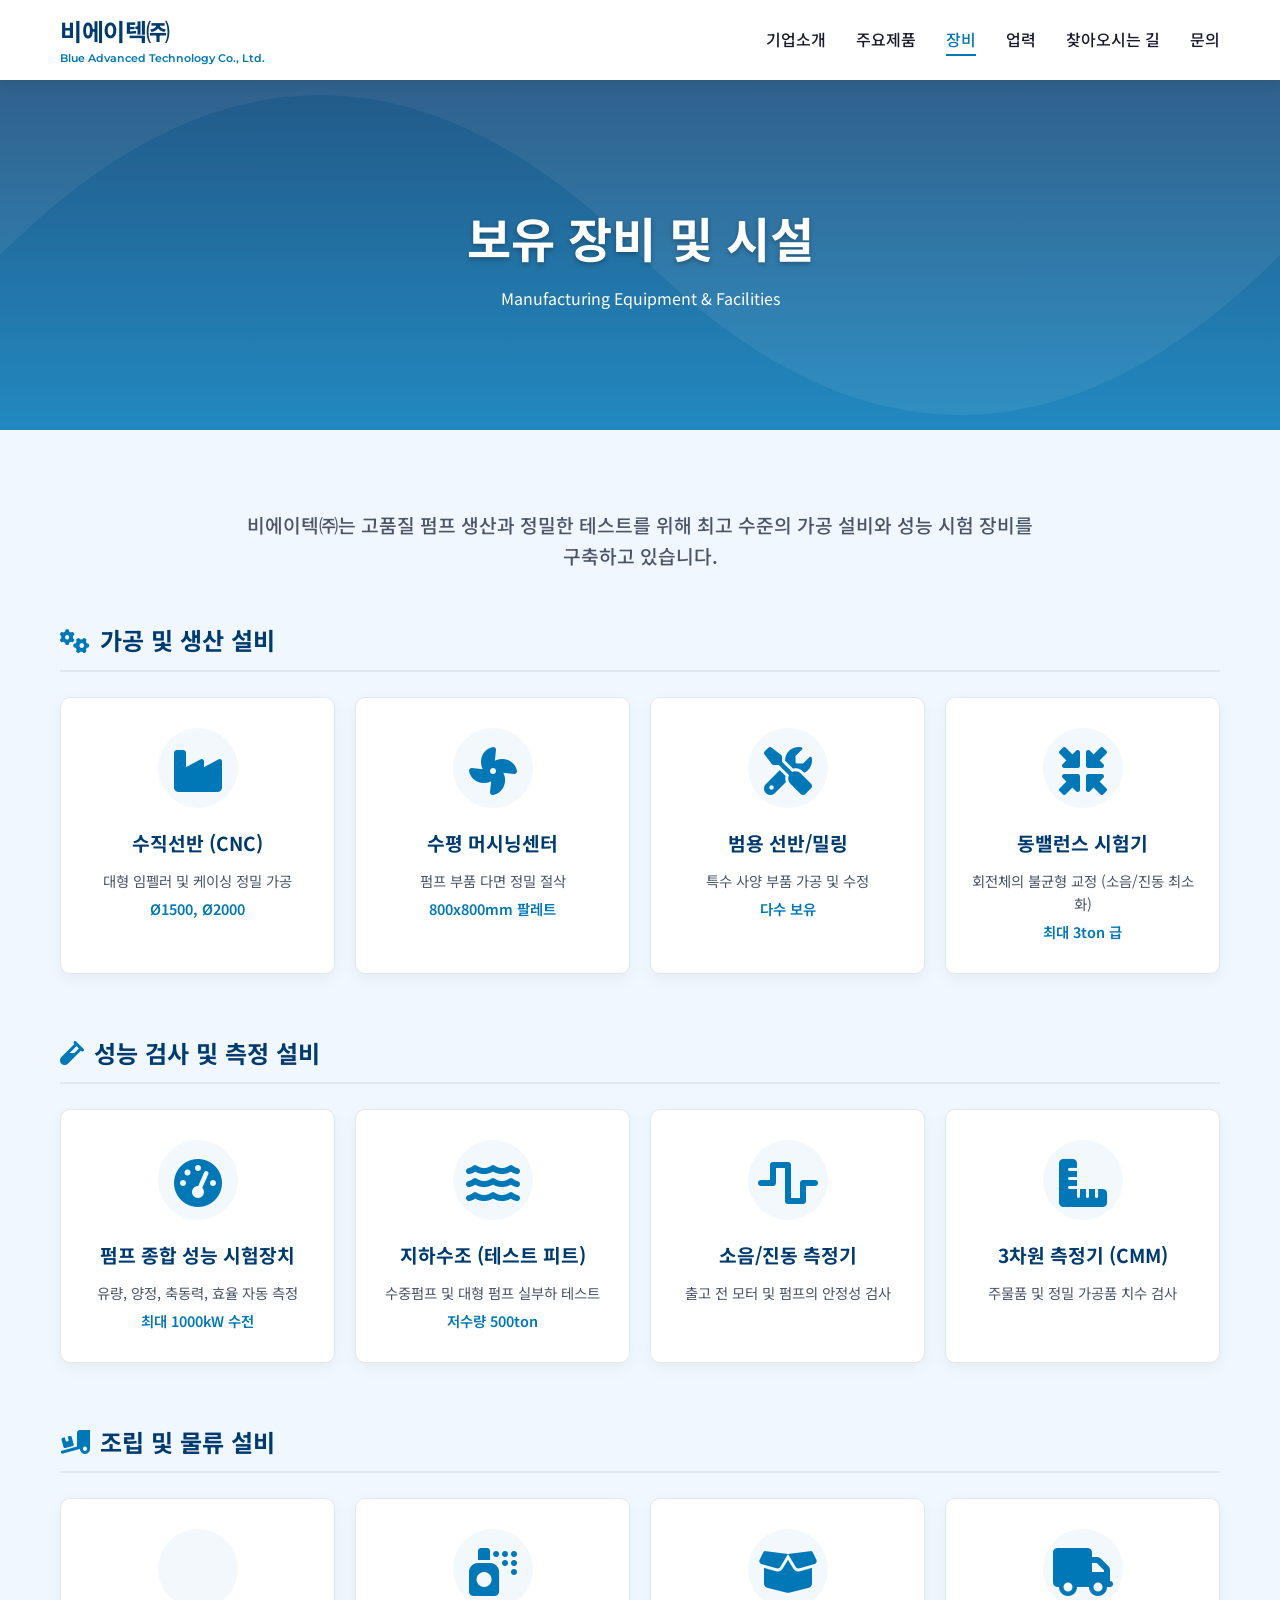
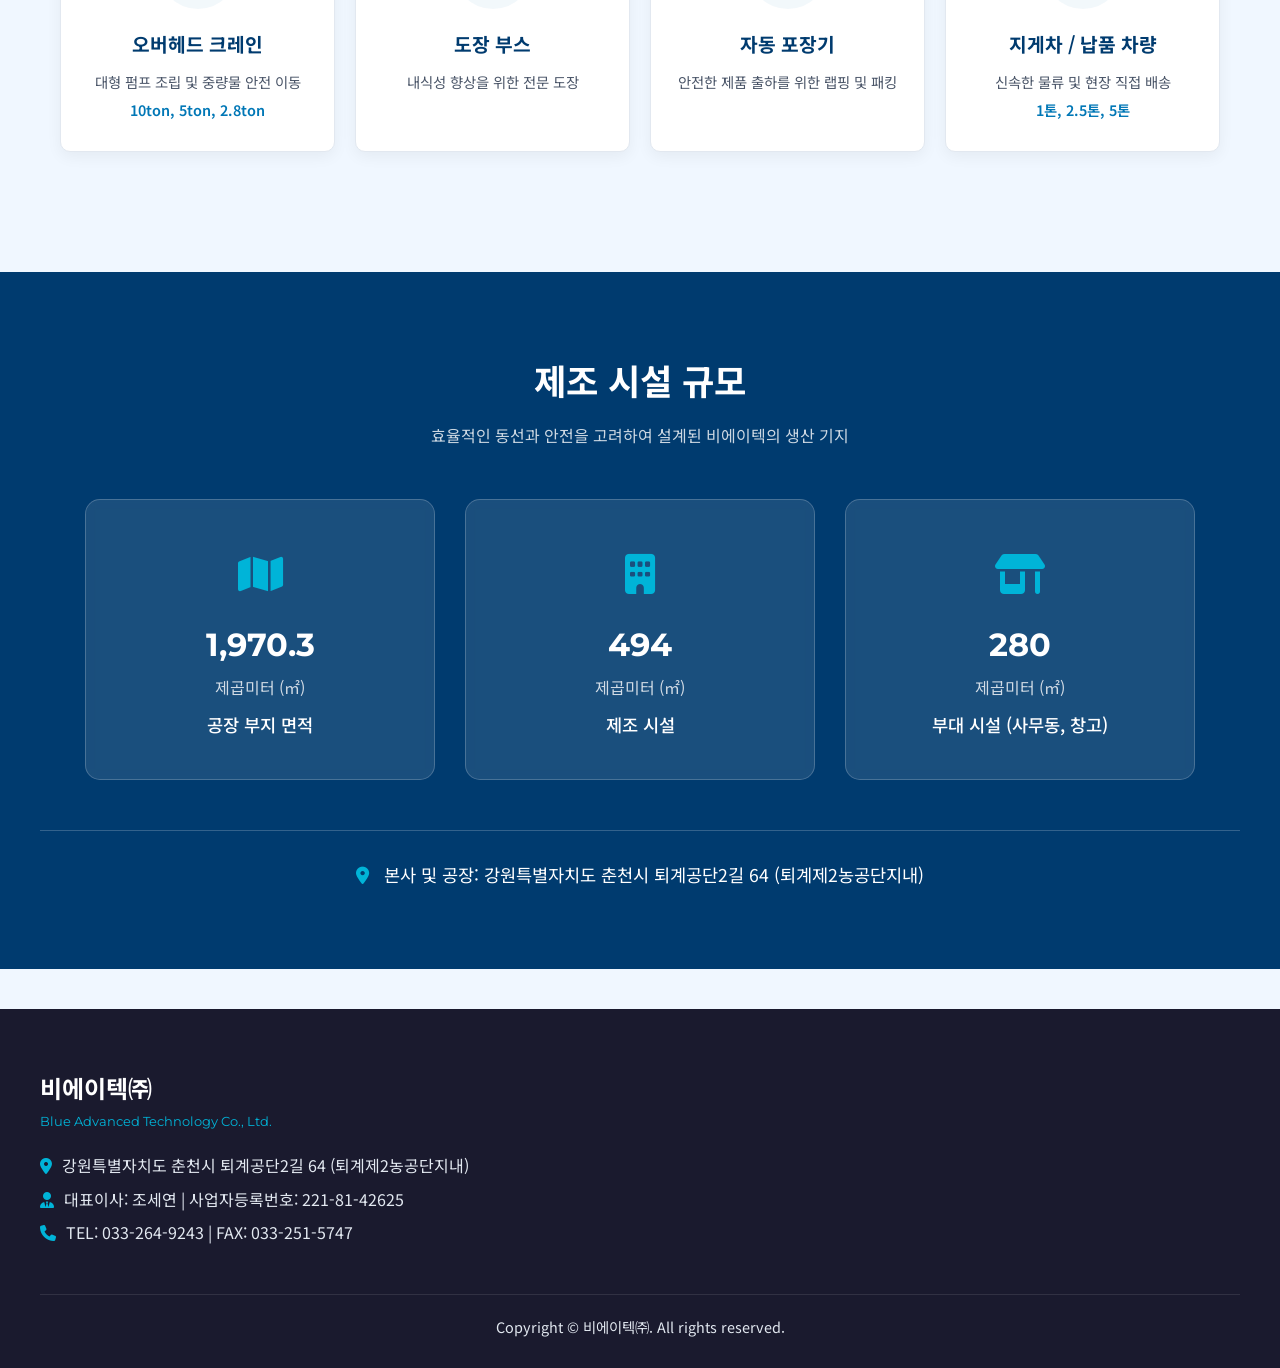
==== equipment.html @ b6ad8f69 "자료 추가" ====
<!DOCTYPE html>
<html lang="ko">
<head>
    <meta charset="UTF-8">
    <meta name="viewport" content="width=device-width, initial-scale=1.0">
    <title>장비 | 비에이텍㈜</title>
    <!-- Google Fonts -->
    <link rel="preconnect" href="https://fonts.googleapis.com">
    <link rel="preconnect" href="https://fonts.gstatic.com" crossorigin>
    <link href="https://fonts.googleapis.com/css2?family=Montserrat:wght@400;600;700&family=Noto+Sans+KR:wght@300;400;500;700&display=swap" rel="stylesheet">
    <!-- Font Awesome -->
    <link rel="stylesheet" href="https://cdnjs.cloudflare.com/ajax/libs/font-awesome/6.4.0/css/all.min.css">
    <!-- Custom CSS -->
    <link rel="stylesheet" href="style.css">
</head>
<body>
    <!-- Header -->
    <header>
        <div class="header-container">
            <a href="index.html" class="logo">
                <span class="logo-kr">비에이텍㈜</span>
                <span class="logo-en">Blue Advanced Technology Co., Ltd.</span>
            </a>
            <nav>
                <ul>
                    <li><a href="intro.html">기업소개</a></li>
                    <li><a href="product.html">주요제품</a></li>
                    <li><a href="equipment.html" class="active">장비</a></li>
                    <li><a href="sales_history.html">업력</a></li>
                    <li><a href="map.html">찾아오시는 길</a></li>
                    <li><a href="inquiry.html">문의</a></li>
                </ul>
            </nav>
            <div class="hamburger" id="hamburgerBtn">
                <i class="fas fa-bars"></i>
            </div>
        </div>
        <!-- Mobile Menu -->
        <div class="mobile-menu" id="mobileMenu">
            <a href="intro.html">기업소개</a>
            <a href="product.html">주요제품</a>
            <a href="equipment.html">장비</a>
            <a href="sales_history.html">업력</a>
            <a href="map.html">찾아오시는 길</a>
            <a href="inquiry.html">문의</a>
        </div>
    </header>

    <main>
        <!-- Page Hero -->
        <section class="page-hero">
            <div>
                <h1>보유 장비 및 시설</h1>
                <p>Manufacturing Equipment & Facilities</p>
            </div>
        </section>

        <!-- Equipment Section -->
        <section class="section">
            <p class="intro-text">
                비에이텍㈜는 고품질 펌프 생산과 정밀한 테스트를 위해 최고 수준의 가공 설비와 성능 시험 장비를 구축하고 있습니다.
            </p>

            <!-- 가공 설비 -->
            <div class="equip-category">
                <h2 class="equip-category-title"><i class="fas fa-cogs"></i> 가공 및 생산 설비</h2>
                <div class="equip-grid">
                    <div class="equip-card">
                        <div class="equip-icon"><i class="fas fa-industry"></i></div>
                        <h3>수직선반 (CNC)</h3>
                        <p>대형 임펠러 및 케이싱 정밀 가공</p>
                        <p style="margin-top: 5px; font-weight: 600; color: var(--secondary-color);">Ø1500, Ø2000</p>
                    </div>
                    <div class="equip-card">
                        <div class="equip-icon"><i class="fas fa-fan"></i></div>
                        <h3>수평 머시닝센터</h3>
                        <p>펌프 부품 다면 정밀 절삭</p>
                        <p style="margin-top: 5px; font-weight: 600; color: var(--secondary-color);">800x800mm 팔레트</p>
                    </div>
                    <div class="equip-card">
                        <div class="equip-icon"><i class="fas fa-tools"></i></div>
                        <h3>범용 선반/밀링</h3>
                        <p>특수 사양 부품 가공 및 수정</p>
                        <p style="margin-top: 5px; font-weight: 600; color: var(--secondary-color);">다수 보유</p>
                    </div>
                    <div class="equip-card">
                        <div class="equip-icon"><i class="fas fa-compress-arrows-alt"></i></div>
                        <h3>동밸런스 시험기</h3>
                        <p>회전체의 불균형 교정 (소음/진동 최소화)</p>
                        <p style="margin-top: 5px; font-weight: 600; color: var(--secondary-color);">최대 3ton 급</p>
                    </div>
                </div>
            </div>

            <!-- 검사 및 테스트 설비 -->
            <div class="equip-category">
                <h2 class="equip-category-title"><i class="fas fa-vial"></i> 성능 검사 및 측정 설비</h2>
                <div class="equip-grid">
                    <div class="equip-card">
                        <div class="equip-icon"><i class="fas fa-tachometer-alt"></i></div>
                        <h3>펌프 종합 성능 시험장치</h3>
                        <p>유량, 양정, 축동력, 효율 자동 측정</p>
                        <p style="margin-top: 5px; font-weight: 600; color: var(--secondary-color);">최대 1000kW 수전</p>
                    </div>
                    <div class="equip-card">
                        <div class="equip-icon"><i class="fas fa-water"></i></div>
                        <h3>지하수조 (테스트 피트)</h3>
                        <p>수중펌프 및 대형 펌프 실부하 테스트</p>
                        <p style="margin-top: 5px; font-weight: 600; color: var(--secondary-color);">저수량 500ton</p>
                    </div>
                    <div class="equip-card">
                        <div class="equip-icon"><i class="fas fa-wave-square"></i></div>
                        <h3>소음/진동 측정기</h3>
                        <p>출고 전 모터 및 펌프의 안정성 검사</p>
                    </div>
                    <div class="equip-card">
                        <div class="equip-icon"><i class="fas fa-ruler-combined"></i></div>
                        <h3>3차원 측정기 (CMM)</h3>
                        <p>주물품 및 정밀 가공품 치수 검사</p>
                    </div>
                </div>
            </div>

            <!-- 운반 및 조립 설비 -->
            <div class="equip-category" style="margin-bottom: 0;">
                <h2 class="equip-category-title"><i class="fas fa-truck-loading"></i> 조립 및 물류 설비</h2>
                <div class="equip-grid">
                    <div class="equip-card">
                        <div class="equip-icon"><i class="fas fa-crane"></i></div>
                        <h3>오버헤드 크레인</h3>
                        <p>대형 펌프 조립 및 중량물 안전 이동</p>
                        <p style="margin-top: 5px; font-weight: 600; color: var(--secondary-color);">10ton, 5ton, 2.8ton</p>
                    </div>
                    <div class="equip-card">
                        <div class="equip-icon"><i class="fas fa-spray-can"></i></div>
                        <h3>도장 부스</h3>
                        <p>내식성 향상을 위한 전문 도장</p>
                    </div>
                    <div class="equip-card">
                        <div class="equip-icon"><i class="fas fa-box-open"></i></div>
                        <h3>자동 포장기</h3>
                        <p>안전한 제품 출하를 위한 랩핑 및 패킹</p>
                    </div>
                    <div class="equip-card">
                        <div class="equip-icon"><i class="fas fa-truck"></i></div>
                        <h3>지게차 / 납품 차량</h3>
                        <p>신속한 물류 및 현장 직접 배송</p>
                        <p style="margin-top: 5px; font-weight: 600; color: var(--secondary-color);">1톤, 2.5톤, 5톤</p>
                    </div>
                </div>
            </div>
        </section>

        <!-- Factory Overview Banner -->
        <section class="factory-section">
            <div class="factory-container">
                <div class="factory-header">
                    <h2>제조 시설 규모</h2>
                    <p style="color: rgba(255,255,255,0.8);">효율적인 동선과 안전을 고려하여 설계된 비에이텍의 생산 기지</p>
                </div>
                <div class="factory-stats">
                    <div class="stat-card">
                        <div class="stat-icon"><i class="fas fa-map"></i></div>
                        <div class="stat-value">1,970.3</div>
                        <div class="stat-unit">제곱미터 (㎡)</div>
                        <div class="stat-label">공장 부지 면적</div>
                    </div>
                    <div class="stat-card">
                        <div class="stat-icon"><i class="fas fa-building"></i></div>
                        <div class="stat-value">494</div>
                        <div class="stat-unit">제곱미터 (㎡)</div>
                        <div class="stat-label">제조 시설</div>
                    </div>
                    <div class="stat-card">
                        <div class="stat-icon"><i class="fas fa-store-alt"></i></div>
                        <div class="stat-value">280</div>
                        <div class="stat-unit">제곱미터 (㎡)</div>
                        <div class="stat-label">부대 시설 (사무동, 창고)</div>
                    </div>
                </div>
                <div class="factory-location">
                    <i class="fas fa-map-marker-alt"></i> 본사 및 공장: 강원특별자치도 춘천시 퇴계공단2길 64 (퇴계제2농공단지내)
                </div>
            </div>
        </section>
    </main>

    <!-- Footer -->
    <footer>
        <div class="footer-container">
            <div>
                <div class="footer-logo-kr">비에이텍㈜</div>
                <div class="footer-logo-en">Blue Advanced Technology Co., Ltd.</div>
                <div class="footer-info">
                    <p><i class="fas fa-map-marker-alt"></i> <span>강원특별자치도 춘천시 퇴계공단2길 64 (퇴계제2농공단지내)</span></p>
                    <p><i class="fas fa-user-tie"></i> <span>대표이사: 조세연 | 사업자등록번호: 221-81-42625</span></p>
                    <p><i class="fas fa-phone"></i> <span>TEL: 033-264-9243 | FAX: 033-251-5747</span></p>
                </div>
            </div>
        </div>
        <div class="footer-bottom">
            <p>Copyright © 비에이텍㈜. All rights reserved.</p>
        </div>
    </footer>

    <!-- Scripts -->
    <script>
        // Mobile Menu Toggle
        const hamburgerBtn = document.getElementById('hamburgerBtn');
        const mobileMenu = document.getElementById('mobileMenu');

        hamburgerBtn.addEventListener('click', () => {
            mobileMenu.classList.toggle('show');
            const icon = hamburgerBtn.querySelector('i');
            if (mobileMenu.classList.contains('show')) {
                icon.classList.remove('fa-bars');
                icon.classList.add('fa-times');
            } else {
                icon.classList.remove('fa-times');
                icon.classList.add('fa-bars');
            }
        });
    </script>
</body>
</html>
---- style.css ----
/* Base & Variables */
:root {
    --primary-color: #003B6F;
    --secondary-color: #0077B6;
    --accent-color: #00B4D8;
    --bg-color: #F0F7FF;
    --text-color: #1A1A2E;
    --white: #FFFFFF;
    --gray-light: #E2E8F0;
    --gray-dark: #4A5568;
    --transition: all 0.3s ease;
}

* { margin: 0; padding: 0; box-sizing: border-box; }

body {
    font-family: 'Noto Sans KR', sans-serif;
    color: var(--text-color);
    background-color: var(--bg-color);
    line-height: 1.6;
    overflow-x: hidden;
}

h1, h2, h3, h4, h5, h6, .montserrat {
    font-family: 'Montserrat', sans-serif;
}

h1, h2, h3, h4, h5, h6 {
    font-family: 'Noto Sans KR', sans-serif;
    font-weight: 700;
}

a { text-decoration: none; color: inherit; }
ul { list-style: none; }

/* Buttons */
.btn {
    display: inline-block;
    padding: 12px 24px;
    border-radius: 30px;
    font-weight: 600;
    text-align: center;
    cursor: pointer;
    transition: var(--transition);
    border: none;
}
.btn-primary { background-color: var(--secondary-color); color: var(--white); }
.btn-primary:hover { background-color: var(--primary-color); transform: translateY(-2px); box-shadow: 0 5px 15px rgba(0, 119, 182, 0.4); }
.btn-outline { background-color: transparent; color: var(--white); border: 2px solid var(--white); }
.btn-outline:hover { background-color: var(--white); color: var(--primary-color); transform: translateY(-2px); }

/* Common Header */
header {
    position: fixed; top: 0; left: 0; width: 100%;
    background-color: rgba(255, 255, 255, 0.95);
    backdrop-filter: blur(10px);
    box-shadow: 0 2px 10px rgba(0, 0, 0, 0.1);
    z-index: 1000; transition: var(--transition);
}
.header-container { max-width: 1200px; margin: 0 auto; padding: 0 20px; display: flex; justify-content: space-between; align-items: center; height: 80px; }
.logo { display: flex; flex-direction: column; justify-content: center; }
.logo-kr { font-size: 1.5rem; font-weight: 700; color: var(--primary-color); letter-spacing: -0.5px; }
.logo-en { font-size: 0.7rem; color: var(--secondary-color); font-family: 'Montserrat', sans-serif; font-weight: 600; }
nav ul { display: flex; gap: 30px; }
nav a { font-weight: 500; color: var(--text-color); position: relative; padding: 5px 0; transition: var(--transition); }
nav a:hover, nav a.active { color: var(--secondary-color); }
nav a::after { content: ''; position: absolute; bottom: 0; left: 0; width: 0; height: 2px; background-color: var(--secondary-color); transition: var(--transition); }
nav a:hover::after, nav a.active::after { width: 100%; }
.hamburger { display: none; cursor: pointer; font-size: 1.5rem; color: var(--primary-color); }
.mobile-menu { display: none; position: fixed; top: 80px; left: 0; width: 100%; background-color: var(--white); box-shadow: 0 5px 10px rgba(0, 0, 0, 0.1); z-index: 999; flex-direction: column; }
.mobile-menu.show { display: flex; }
.mobile-menu a { padding: 15px 20px; border-bottom: 1px solid var(--gray-light); font-weight: 500; }

/* Heroes */
.hero { height: 100vh; background: linear-gradient(135deg, var(--primary-color) 0%, var(--secondary-color) 100%); position: relative; display: flex; align-items: center; justify-content: center; text-align: center; color: var(--white); overflow: hidden; padding-top: 80px; }
.hero-content { position: relative; z-index: 2; max-width: 800px; padding: 0 20px; }
.hero-title { font-size: 3.5rem; margin-bottom: 15px; text-shadow: 0 2px 10px rgba(0,0,0,0.2); }
.hero-subtitle { font-family: 'Montserrat', sans-serif; font-size: 1.2rem; font-weight: 400; margin-bottom: 40px; opacity: 0.9; }
.hero-buttons { display: flex; gap: 20px; justify-content: center; }
.wave-container { position: absolute; bottom: -5px; left: 0; width: 100%; overflow: hidden; line-height: 0; z-index: 1; }
.wave-container svg { position: relative; display: block; width: calc(100% + 1.3px); height: 150px; }
.wave-container .shape-fill { fill: var(--bg-color); }

.page-hero { height: 350px; background: linear-gradient(rgba(0, 59, 111, 0.8), rgba(0, 119, 182, 0.8)), url('data:image/svg+xml;utf8,<svg width="100" height="100" viewBox="0 0 100 100" xmlns="http://www.w3.org/2000/svg"><path d="M0,50 Q25,25 50,50 T100,50 L100,100 L0,100 Z" fill="%230077b6" opacity="0.3"/></svg>'); background-size: cover; background-position: center; display: flex; align-items: center; justify-content: center; text-align: center; color: var(--white); margin-top: 80px; }
.page-hero h1 { font-size: 3rem; margin-bottom: 10px; text-shadow: 0 2px 5px rgba(0,0,0,0.3); }

/* Common Section */
.section { padding: 80px 20px; max-width: 1200px; margin: 0 auto; }
.section-header { text-align: center; margin-bottom: 50px; }
.section-title { font-size: 2.5rem; color: var(--primary-color); margin-bottom: 15px; position: relative; display: inline-block; }
.section-title::after { content: ''; position: absolute; bottom: -10px; left: 50%; transform: translateX(-50%); width: 50px; height: 3px; background-color: var(--accent-color); }
.section-desc { font-size: 1.1rem; color: var(--gray-dark); }

/* index.html specifics */
.intro-summary { display: grid; grid-template-columns: repeat(auto-fit, minmax(300px, 1fr)); gap: 30px; margin-top: 40px; }
.intro-card { background: var(--white); border-radius: 15px; padding: 40px 30px; text-align: center; box-shadow: 0 10px 30px rgba(0,0,0,0.05); transition: var(--transition); border-bottom: 4px solid transparent; }
.intro-card:hover { transform: translateY(-10px); border-bottom: 4px solid var(--accent-color); box-shadow: 0 15px 40px rgba(0,180,216,0.15); }
.intro-icon { font-size: 3rem; color: var(--accent-color); margin-bottom: 20px; background: rgba(0, 180, 216, 0.1); width: 80px; height: 80px; line-height: 80px; border-radius: 50%; display: inline-block; }
.intro-card h3 { font-size: 1.3rem; color: var(--primary-color); margin-bottom: 15px; }

.product-grid { display: grid; grid-template-columns: repeat(auto-fit, minmax(320px, 1fr)); gap: 30px; }
.product-card { background: var(--white); border-radius: 15px; padding: 30px; box-shadow: 0 5px 20px rgba(0,0,0,0.05); transition: var(--transition); border: 2px solid transparent; display: flex; flex-direction: column; cursor: pointer; position: relative; }
.product-card:hover { transform: translateY(-5px); border-color: var(--secondary-color); box-shadow: 0 10px 30px rgba(0,119,182,0.1); }
.product-card-icon { font-size: 2.5rem; color: var(--secondary-color); margin-bottom: 20px; }
.product-icon { font-size: 3rem; color: var(--secondary-color); margin-bottom: 20px; }
.product-card h3 { font-size: 1.4rem; margin-bottom: 10px; color: var(--primary-color); }
.product-card p { color: var(--gray-dark); margin-bottom: 25px; flex-grow: 1; }
.product-card .btn-more { align-self: flex-start; color: var(--secondary-color); font-weight: 600; display: inline-flex; align-items: center; gap: 8px; }
.product-card .btn-more:hover { color: var(--primary-color); }

.cert-section { background-color: var(--white); padding: 60px 0; border-top: 1px solid var(--gray-light); border-bottom: 1px solid var(--gray-light); }
.cert-container { max-width: 1200px; margin: 0 auto; padding: 0 20px; display: flex; justify-content: space-between; align-items: center; flex-wrap: wrap; gap: 30px; }
.cert-item { display: flex; align-items: center; gap: 15px; opacity: 0.8; transition: var(--transition); }
.cert-item:hover { opacity: 1; transform: scale(1.05); }
.cert-icon { font-size: 2rem; color: var(--secondary-color); }
.cert-text { font-weight: 600; color: var(--primary-color); }

.clients-section { background-color: var(--primary-color); color: var(--white); padding: 80px 20px; }
.clients-header { text-align: center; margin-bottom: 40px; }
.clients-header h2 { color: var(--white); font-size: 2.5rem; }
.clients-grid { max-width: 1200px; margin: 0 auto; display: flex; flex-wrap: wrap; justify-content: center; gap: 20px; }
.client-card { background: rgba(255,255,255,0.1); backdrop-filter: blur(5px); padding: 20px 30px; border-radius: 10px; font-weight: 500; border: 1px solid rgba(255,255,255,0.2); transition: var(--transition); }
.client-card:hover { background: rgba(255,255,255,0.2); transform: translateY(-3px); }

.cta-section { padding: 100px 20px; text-align: center; background: linear-gradient(to right, rgba(240, 247, 255, 0.9), rgba(240, 247, 255, 0.9)), url('data:image/svg+xml;utf8,<svg width="100" height="100" viewBox="0 0 100 100" xmlns="http://www.w3.org/2000/svg"><path d="M10 10h80v80h-80z" fill="none" stroke="%2300b4d8" stroke-width="1" stroke-opacity="0.2"/></svg>'); }
.cta-title { font-size: 2.5rem; color: var(--primary-color); margin-bottom: 20px; }
.cta-phone { font-size: 3rem; font-weight: 700; color: var(--secondary-color); margin-bottom: 30px; display: inline-flex; align-items: center; gap: 15px; }

/* intro.html specifics */
.overview-table { width: 100%; border-collapse: collapse; background-color: var(--white); box-shadow: 0 5px 20px rgba(0,0,0,0.05); border-radius: 10px; overflow: hidden; }
.overview-table th, .overview-table td { padding: 20px; border-bottom: 1px solid var(--gray-light); text-align: left; }
.overview-table th { background-color: rgba(0, 119, 182, 0.05); color: var(--primary-color); font-weight: 600; width: 25%; border-right: 1px solid var(--gray-light); }
.overview-table tr:last-child th, .overview-table tr:last-child td { border-bottom: none; }

.timeline { position: relative; max-width: 800px; margin: 0 auto; padding: 40px 0; }
.timeline::after { content: ''; position: absolute; width: 4px; background-color: var(--accent-color); top: 0; bottom: 0; left: 50%; margin-left: -2px; border-radius: 2px; }
.timeline-item { padding: 10px 40px; position: relative; background-color: inherit; width: 50%; }
.timeline-item.left { left: 0; }
.timeline-item.right { left: 50%; }
.timeline-item::after { content: ''; position: absolute; width: 20px; height: 20px; right: -10px; background-color: var(--white); border: 4px solid var(--secondary-color); top: 15px; border-radius: 50%; z-index: 1; }
.timeline-item.right::after { left: -10px; }
.timeline-content { padding: 20px 30px; background-color: var(--white); position: relative; border-radius: 10px; box-shadow: 0 5px 15px rgba(0,0,0,0.05); }
.timeline-date { font-family: 'Montserrat', sans-serif; font-weight: 700; color: var(--secondary-color); margin-bottom: 5px; font-size: 1.1rem; }
.timeline-text { color: var(--text-color); font-weight: 500; }

.vision-section { background-color: var(--white); border-top: 1px solid var(--gray-light); border-bottom: 1px solid var(--gray-light); }
.vision-slogan { text-align: center; font-size: 1.8rem; color: var(--primary-color); font-weight: 700; margin-bottom: 50px; background: linear-gradient(135deg, var(--primary-color), var(--secondary-color)); -webkit-background-clip: text; -webkit-text-fill-color: transparent; }
.vision-cards { display: grid; grid-template-columns: repeat(auto-fit, minmax(250px, 1fr)); gap: 30px; }
.vision-card { text-align: center; padding: 40px 20px; background-color: var(--bg-color); border-radius: 15px; transition: var(--transition); }
.vision-card:hover { transform: translateY(-5px); box-shadow: 0 10px 20px rgba(0,0,0,0.1); }
.vision-icon { font-size: 3.5rem; color: var(--accent-color); margin-bottom: 20px; }
.vision-card h3 { font-size: 1.3rem; color: var(--primary-color); }

.cert-cards { display: grid; grid-template-columns: repeat(auto-fit, minmax(300px, 1fr)); gap: 20px; }
.cert-card { background-color: var(--white); border-radius: 10px; padding: 25px; display: flex; align-items: center; gap: 20px; box-shadow: 0 5px 15px rgba(0,0,0,0.05); border-left: 4px solid var(--secondary-color); transition: var(--transition); }
.cert-card:hover { transform: translateX(5px); box-shadow: 0 8px 25px rgba(0,0,0,0.1); }
.cert-card-icon { font-size: 2.5rem; color: var(--accent-color); width: 60px; text-align: center; }
.cert-card-info h4 { color: var(--primary-color); font-size: 1.1rem; margin-bottom: 5px; }
.cert-card-info p { font-size: 0.9rem; color: var(--gray-dark); margin-bottom: 2px; }

/* product.html specifics */
.filter-tabs { display: flex; justify-content: center; flex-wrap: wrap; gap: 15px; margin-bottom: 50px; }
.filter-tab { padding: 10px 25px; background-color: var(--white); border: 1px solid var(--gray-light); border-radius: 30px; font-weight: 500; cursor: pointer; transition: var(--transition); color: var(--gray-dark); }
.filter-tab:hover, .filter-tab.active { background-color: var(--primary-color); color: var(--white); border-color: var(--primary-color); }

.product-badge { position: absolute; top: -15px; right: 20px; background-color: var(--accent-color); color: var(--white); font-size: 0.75rem; padding: 5px 10px; border-radius: 20px; font-weight: 600; box-shadow: 0 2px 5px rgba(0,0,0,0.1); }
.product-num { font-size: 0.85rem; color: var(--gray-dark); margin-bottom: 15px; font-family: 'Montserrat', sans-serif; }
.product-desc { color: var(--text-color); font-size: 0.95rem; margin-bottom: 25px; flex-grow: 1; }
.product-actions { display: flex; justify-content: space-between; align-items: center; border-top: 1px solid var(--gray-light); padding-top: 15px; }
.btn-inquiry { background-color: transparent; color: var(--secondary-color); border: 1px solid var(--secondary-color); padding: 8px 16px; border-radius: 20px; font-size: 0.9rem; transition: var(--transition); }
.btn-inquiry:hover { background-color: var(--secondary-color); color: var(--white); }
.view-detail { color: var(--gray-dark); font-size: 0.9rem; font-weight: 500; }
.product-card:hover .view-detail { color: var(--primary-color); }

.modal-overlay { position: fixed; top: 0; left: 0; width: 100%; height: 100%; background-color: rgba(0, 0, 0, 0.5); backdrop-filter: blur(5px); z-index: 1001; display: flex; align-items: center; justify-content: center; opacity: 0; visibility: hidden; transition: var(--transition); }
.modal-overlay.show { opacity: 1; visibility: visible; }
.modal-content { background-color: var(--white); width: 90%; max-width: 600px; border-radius: 15px; padding: 40px; position: relative; transform: translateY(20px); transition: var(--transition); box-shadow: 0 15px 40px rgba(0,0,0,0.2); }
.modal-overlay.show .modal-content { transform: translateY(0); }
.modal-close { position: absolute; top: 20px; right: 20px; font-size: 1.5rem; color: var(--gray-dark); cursor: pointer; transition: var(--transition); }
.modal-close:hover { color: var(--primary-color); transform: rotate(90deg); }
.modal-header { margin-bottom: 25px; border-bottom: 2px solid var(--gray-light); padding-bottom: 15px; }
.modal-header h2 { color: var(--primary-color); font-size: 1.8rem; margin-bottom: 5px; }
.modal-header .modal-num { color: var(--gray-dark); font-family: 'Montserrat', sans-serif; }
.modal-body p { margin-bottom: 15px; }
.modal-body strong { color: var(--secondary-color); display: inline-block; width: 100px; }
.modal-footer { margin-top: 30px; text-align: right; }

/* equipment.html specifics */
.intro-text { text-align: center; font-size: 1.2rem; color: var(--gray-dark); max-width: 800px; margin: 0 auto 50px; font-weight: 500; }
.equip-category { margin-bottom: 60px; }
.equip-category-title { font-size: 1.5rem; color: var(--primary-color); margin-bottom: 25px; display: flex; align-items: center; gap: 10px; border-bottom: 2px solid var(--gray-light); padding-bottom: 10px; }
.equip-category-title i { color: var(--secondary-color); }
.equip-grid { display: grid; grid-template-columns: repeat(auto-fill, minmax(250px, 1fr)); gap: 20px; }
.equip-card { background-color: var(--white); border-radius: 10px; padding: 30px 20px; text-align: center; box-shadow: 0 5px 15px rgba(0,0,0,0.05); transition: var(--transition); border: 1px solid var(--gray-light); }
.equip-card:hover { transform: translateY(-5px); box-shadow: 0 10px 25px rgba(0,119,182,0.1); border-color: var(--accent-color); }
.equip-icon { font-size: 3rem; color: var(--secondary-color); margin-bottom: 20px; height: 80px; width: 80px; line-height: 80px; background-color: rgba(0, 119, 182, 0.05); border-radius: 50%; display: inline-block; }
.equip-card h3 { font-size: 1.2rem; color: var(--primary-color); margin-bottom: 10px; }
.equip-card p { font-size: 0.9rem; color: var(--gray-dark); }

.factory-section { background-color: var(--primary-color); color: var(--white); padding: 80px 20px; margin-top: 40px; }
.factory-container { max-width: 1200px; margin: 0 auto; }
.factory-header { text-align: center; margin-bottom: 50px; }
.factory-header h2 { font-size: 2.2rem; margin-bottom: 15px; color: var(--white); }
.factory-stats { display: flex; justify-content: center; flex-wrap: wrap; gap: 30px; margin-bottom: 50px; }
.stat-card { background-color: rgba(255, 255, 255, 0.1); backdrop-filter: blur(5px); border: 1px solid rgba(255, 255, 255, 0.2); border-radius: 15px; padding: 40px 30px; text-align: center; flex: 1; min-width: 250px; max-width: 350px; }
.stat-icon { font-size: 2.5rem; color: var(--accent-color); margin-bottom: 15px; }
.stat-value { font-size: 2rem; font-weight: 700; font-family: 'Montserrat', sans-serif; margin-bottom: 5px; }
.stat-unit { font-size: 1rem; opacity: 0.8; }
.stat-label { font-size: 1.1rem; font-weight: 500; margin-top: 10px; }
.factory-location { text-align: center; font-size: 1.1rem; padding-top: 30px; border-top: 1px solid rgba(255, 255, 255, 0.2); }
.factory-location i { color: var(--accent-color); margin-right: 10px; }

/* sales_history.html specifics */
.stats-banner { background-color: var(--white); padding: 50px 20px; border-radius: 15px; box-shadow: 0 10px 30px rgba(0,0,0,0.05); display: flex; justify-content: space-around; flex-wrap: wrap; gap: 30px; margin: -60px auto 60px; position: relative; z-index: 10; max-width: 1000px; }
.stat-item { text-align: center; flex: 1; min-width: 200px; }
.stat-item i { font-size: 2.5rem; color: var(--accent-color); margin-bottom: 15px; }
.stat-number { font-size: 3rem; font-weight: 700; color: var(--primary-color); font-family: 'Montserrat', sans-serif; display: flex; align-items: center; justify-content: center; }
.stat-number span { font-size: 1.5rem; margin-left: 5px; color: var(--secondary-color); }
.stat-text { font-size: 1.1rem; color: var(--gray-dark); font-weight: 500; }

.clients-badge-container { display: flex; flex-wrap: wrap; justify-content: center; gap: 15px; margin-bottom: 50px; }
.client-badge { background-color: var(--white); color: var(--primary-color); padding: 12px 25px; border-radius: 30px; font-weight: 600; font-size: 1.05rem; box-shadow: 0 3px 10px rgba(0,0,0,0.05); border: 1px solid var(--gray-light); transition: var(--transition); }
.client-badge:hover { background-color: var(--primary-color); color: var(--white); transform: translateY(-2px); box-shadow: 0 5px 15px rgba(0,59,111,0.2); }

.table-responsive { overflow-x: auto; background-color: var(--white); border-radius: 10px; box-shadow: 0 5px 20px rgba(0,0,0,0.05); }
.history-table { width: 100%; border-collapse: collapse; min-width: 800px; }
.history-table th, .history-table td { padding: 15px 20px; text-align: center; border-bottom: 1px solid var(--gray-light); }
.history-table th { background-color: rgba(0, 119, 182, 0.05); color: var(--primary-color); font-weight: 600; white-space: nowrap; }
.history-table td.text-left { text-align: left; }
.history-table tbody tr { transition: var(--transition); }
.history-table tbody tr:hover { background-color: rgba(0, 180, 216, 0.05); }

/* map.html specifics */
.map-container { background: var(--white); border-radius: 15px; box-shadow: 0 10px 30px rgba(0,0,0,0.05); overflow: hidden; margin-bottom: 30px; }
.map-frame { width: 100%; height: 500px; border: none; display: block; }
.map-links { display: flex; justify-content: center; gap: 15px; padding: 20px; background-color: var(--gray-light); }
.map-btn { display: inline-flex; align-items: center; gap: 8px; padding: 10px 20px; border-radius: 30px; font-weight: 600; color: var(--white); transition: var(--transition); }
.btn-kakao { background-color: #FEE500; color: #000000; }
.btn-kakao:hover { background-color: #E6CF00; transform: translateY(-2px); }
.btn-naver { background-color: #03C75A; }
.btn-naver:hover { background-color: #02B351; transform: translateY(-2px); }

.info-grid { display: grid; grid-template-columns: 1fr 1fr; gap: 40px; margin-top: 50px; }
.info-card { background: var(--white); border-radius: 15px; padding: 40px; box-shadow: 0 5px 20px rgba(0,0,0,0.05); border-top: 4px solid var(--secondary-color); }
.info-card h3 { font-size: 1.5rem; color: var(--primary-color); margin-bottom: 25px; display: flex; align-items: center; gap: 10px; }
.info-card h3 i { color: var(--accent-color); }
.info-list { list-style: none; }
.info-list li { display: flex; margin-bottom: 20px; align-items: flex-start; gap: 15px; }
.info-list li:last-child { margin-bottom: 0; }
.info-icon { font-size: 1.2rem; color: var(--secondary-color); margin-top: 3px; width: 20px; text-align: center; }
.info-text strong { display: block; color: var(--primary-color); margin-bottom: 5px; }
.info-text p { color: var(--gray-dark); }
.transport-item { margin-bottom: 25px; padding-bottom: 25px; border-bottom: 1px dashed var(--gray-light); }
.transport-item:last-child { margin-bottom: 0; padding-bottom: 0; border-bottom: none; }
.transport-type { font-weight: 700; color: var(--primary-color); font-size: 1.1rem; margin-bottom: 10px; display: flex; align-items: center; gap: 8px; }
.transport-type i { color: var(--secondary-color); }
.transport-desc { color: var(--gray-dark); padding-left: 25px; }

/* inquiry.html specifics */
.inquiry-layout { display: grid; grid-template-columns: 2fr 1fr; gap: 50px; align-items: start; }
.inquiry-form-container { background-color: var(--white); padding: 40px; border-radius: 15px; box-shadow: 0 5px 20px rgba(0,0,0,0.05); border-top: 4px solid var(--secondary-color); }
.form-title { font-size: 1.8rem; color: var(--primary-color); margin-bottom: 30px; padding-bottom: 15px; border-bottom: 1px solid var(--gray-light); }
.form-group { margin-bottom: 25px; }
.form-label { display: block; font-weight: 600; color: var(--text-color); margin-bottom: 10px; }
.form-label .required { color: #E53E3E; margin-left: 5px; }
.form-control { width: 100%; padding: 12px 15px; border: 1px solid var(--gray-light); border-radius: 8px; font-family: inherit; font-size: 1rem; transition: var(--transition); }
.form-control:focus { outline: none; border-color: var(--secondary-color); box-shadow: 0 0 0 3px rgba(0, 119, 182, 0.1); }
textarea.form-control { resize: vertical; }

.radio-group, .checkbox-group { display: flex; flex-wrap: wrap; gap: 15px; }
.custom-radio, .custom-checkbox { display: flex; align-items: center; cursor: pointer; }
.custom-radio input, .custom-checkbox input { display: none; }
.radio-mark, .check-mark { width: 20px; height: 20px; border: 2px solid var(--gray-light); margin-right: 8px; display: inline-block; position: relative; transition: var(--transition); }
.radio-mark { border-radius: 50%; }
.check-mark { border-radius: 4px; }
.custom-radio input:checked ~ .radio-mark, .custom-checkbox input:checked ~ .check-mark { border-color: var(--secondary-color); background-color: var(--secondary-color); }
.custom-radio input:checked ~ .radio-mark::after { content: ''; position: absolute; top: 50%; left: 50%; transform: translate(-50%, -50%); width: 8px; height: 8px; background-color: var(--white); border-radius: 50%; }
.custom-checkbox input:checked ~ .check-mark::after { content: ''; position: absolute; left: 5px; top: 2px; width: 5px; height: 10px; border: solid var(--white); border-width: 0 2px 2px 0; transform: rotate(45deg); }

.privacy-box { background-color: var(--bg-color); padding: 15px; border-radius: 8px; font-size: 0.9rem; color: var(--gray-dark); height: 100px; overflow-y: auto; margin-bottom: 15px; border: 1px solid var(--gray-light); }
.btn-submit { display: block; width: 100%; padding: 15px; background-color: var(--secondary-color); color: var(--white); border: none; border-radius: 8px; font-size: 1.1rem; font-weight: 600; cursor: pointer; transition: var(--transition); margin-top: 30px; }
.btn-submit:hover { background-color: var(--primary-color); transform: translateY(-2px); box-shadow: 0 5px 15px rgba(0, 119, 182, 0.3); }

.contact-sidebar { background: linear-gradient(135deg, var(--primary-color), var(--secondary-color)); border-radius: 15px; padding: 40px 30px; color: var(--white); box-shadow: 0 10px 30px rgba(0,0,0,0.1); position: sticky; top: 100px; }
.contact-sidebar h3 { font-size: 1.5rem; margin-bottom: 30px; border-bottom: 1px solid rgba(255,255,255,0.2); padding-bottom: 15px; color: var(--white); }
.contact-info-item { display: flex; align-items: flex-start; gap: 15px; margin-bottom: 25px; }
.contact-info-item:last-child { margin-bottom: 0; }
.contact-info-icon { font-size: 1.5rem; color: var(--accent-color); margin-top: 3px; }
.contact-info-text strong { display: block; margin-bottom: 5px; font-size: 1.1rem; color: var(--accent-color); }

/* Common Footer */
footer { background-color: var(--text-color); color: var(--gray-light); padding: 60px 20px 30px; margin-top: 40px; }
.footer-container { max-width: 1200px; margin: 0 auto; display: grid; grid-template-columns: 1fr; gap: 40px; }
.footer-logo-kr { font-size: 1.5rem; font-weight: 700; color: var(--white); margin-bottom: 5px; }
.footer-logo-en { font-size: 0.8rem; color: var(--accent-color); font-family: 'Montserrat', sans-serif; margin-bottom: 20px; }
.footer-info p { margin-bottom: 8px; display: flex; align-items: flex-start; gap: 10px; }
.footer-info i { margin-top: 5px; color: var(--accent-color); }
.footer-bottom { max-width: 1200px; margin: 40px auto 0; padding-top: 20px; border-top: 1px solid rgba(255,255,255,0.1); text-align: center; font-size: 0.9rem; }

/* Media Queries */
@media (max-width: 992px) {
    .hero-title { font-size: 2.8rem; }
    .product-grid { grid-template-columns: repeat(2, 1fr); }
    .cert-container { justify-content: center; }
    .info-grid { grid-template-columns: 1fr; }
    .inquiry-layout { grid-template-columns: 1fr; }
    .contact-sidebar { position: static; }
}

@media (max-width: 768px) {
    nav ul { display: none; }
    .hamburger { display: block; }
    .hero-title { font-size: 2.2rem; }
    .hero-subtitle { font-size: 1rem; }
    .section-title { font-size: 2rem; }
    .cta-phone { font-size: 2rem; }
    .product-grid { grid-template-columns: 1fr; }
    .page-hero h1 { font-size: 2.5rem; }
    
    .overview-table th, .overview-table td { display: block; width: 100%; }
    .overview-table th { border-right: none; border-bottom: none; padding-bottom: 5px; }
    .overview-table td { padding-top: 5px; }
    
    .timeline::after { left: 31px; }
    .timeline-item { width: 100%; padding-left: 70px; padding-right: 0px; }
    .timeline-item.right { left: 0%; }
    .timeline-item::after { left: 21px; }
    .timeline-item.right::after { left: 21px; }

    .modal-content { padding: 30px 20px; }
    .intro-text { font-size: 1.1rem; }
    
    .stats-banner { margin: 20px auto 40px; flex-direction: column; gap: 20px; }
    .stat-number { font-size: 2.5rem; }
    
    .map-frame { height: 350px; }
    .map-links { flex-direction: column; align-items: center; }
    .map-btn { width: 100%; justify-content: center; max-width: 300px; }
    .info-card { padding: 30px 20px; }
    .inquiry-form-container { padding: 30px 20px; }
}

/* Organization Chart */
.org-chart { padding: 40px 0; overflow-x: auto; text-align: center; }
.org-tree { display: inline-flex; flex-direction: column; align-items: center; }
.org-node { background-color: var(--white); border: 2px solid var(--secondary-color); border-radius: 8px; padding: 15px 30px; margin: 0 10px; display: inline-block; position: relative; box-shadow: 0 5px 15px rgba(0,0,0,0.05); transition: var(--transition); z-index: 2; }
.org-node:hover { transform: translateY(-5px); box-shadow: 0 10px 20px rgba(0,119,182,0.15); background-color: var(--primary-color); color: var(--white); border-color: var(--primary-color); }
.org-node.ceo { background-color: var(--primary-color); color: var(--white); border-color: var(--primary-color); font-weight: 700; font-size: 1.2rem; padding: 20px 40px; }
.org-node.ceo:hover { background-color: var(--secondary-color); border-color: var(--secondary-color); }
.org-title { font-weight: 700; margin-bottom: 5px; }
.org-desc { font-size: 0.9rem; opacity: 0.8; font-weight: 400; }
.org-level { display: flex; justify-content: center; position: relative; padding-top: 40px; }
.org-level::before { content: ''; position: absolute; top: 0; left: 50%; transform: translateX(-50%); width: 2px; height: 40px; background-color: var(--secondary-color); }
.org-level-group { display: flex; position: relative; }
/* Horizontal connecting line for siblings */
.org-level-group::before { content: ''; position: absolute; top: 0; left: calc(12.5%); width: calc(75%); height: 2px; background-color: var(--secondary-color); }
.org-branch { position: relative; padding-top: 20px; flex: 1; display: flex; flex-direction: column; align-items: center; }
.org-branch::before { content: ''; position: absolute; top: 0; left: 50%; transform: translateX(-50%); width: 2px; height: 20px; background-color: var(--secondary-color); }
@media (max-width: 768px) {
    .org-level-group { flex-direction: column; gap: 20px; }
    .org-level-group::before { display: none; }
    .org-branch::before { display: none; }
    .org-level::before { height: 20px; }
    .org-level { padding-top: 20px; }
    .org-node { width: 100%; max-width: 250px; margin: 0 auto; }
}

/* --- 추가 스타일 시작 (index.html에서 이동됨) --- */
/* 추가 CSS - 히어로 섹션 배경 대칭 수정 */
.hero {
    background-position: center center !important;
    background-size: cover !important;
    background-repeat: no-repeat !important;
    display: flex !important;
    flex-direction: column !important;
    align-items: center !important;
    justify-content: center !important;
    text-align: center !important;
    overflow: hidden !important;
}
.hero-content {
    width: 100%;
}
.hero .wave-container {
    width: 100%;
    left: 0;
    right: 0;
    margin: 0 auto;
    position: absolute;
    bottom: 0;
}
.hero .wave-container svg {
    transform: none !important;
    width: 100%;
}

/* 추가 CSS - 캠페인 영상 섹션 */
.campaign-video-section {
    padding: 60px 0;
    background: transparent !important;
    text-align: center;
}
.campaign-video-section .section-title {
    color: #4ecdc4 !important;
    text-shadow: 0 2px 12px rgba(78,205,196,0.25);
    margin-bottom: 30px;
}
.video-wrapper {
    max-width: 720px;
    margin: 0 auto;
    padding: 0 20px;
}
.video-inner {
    position: relative;
    border-radius: 16px;
    overflow: hidden;
    border: 1px solid #1a9ea0;
    background-color: #000;
}
.video-inner video {
    width: 100%;
    aspect-ratio: 16 / 9;
    display: block;
    cursor: pointer;
}
.video-overlay {
    position: absolute;
    top: 0;
    left: 0;
    right: 0;
    bottom: 0;
    background: rgba(0, 0, 0, 0.4);
    display: flex;
    align-items: center;
    justify-content: center;
    cursor: pointer;
    transition: opacity 0.3s;
}
.video-overlay.hidden {
    opacity: 0;
    pointer-events: none;
}
.video-overlay .play-button {
    width: 64px;
    height: 64px;
    background-color: #1a9ea0;
    border-radius: 50%;
    display: flex;
    align-items: center;
    justify-content: center;
    color: #ffffff;
    font-size: 24px;
    padding-left: 5px;
}

/* 추가 CSS - 카드뉴스 슬라이더 섹션 */
.card-news-section {
    padding: 60px 0;
    background: transparent !important;
    text-align: center;
}
.card-news-title {
    font-family: 'Noto Sans KR', sans-serif;
    font-weight: 900;
    color: #4ecdc4 !important;
    text-shadow: 0 2px 12px rgba(78,205,196,0.25);
    margin-bottom: 30px;
    font-size: 1.8rem;
    padding: 0 20px;
    word-break: keep-all;
}
.card-news-title .highlight {
    color: #ffffff;
}
.slider-wrapper {
    position: relative;
    max-width: 480px;
    margin: 0 auto;
    padding: 0 20px;
}
@media (min-width: 480px) {
    .slider-wrapper {
        padding: 0;
    }
}
.slider-counter {
    position: absolute;
    top: 10px;
    right: 30px;
    background: rgba(0, 0, 0, 0.6);
    color: #fff;
    padding: 5px 12px;
    border-radius: 20px;
    font-size: 0.9rem;
    z-index: 10;
}
@media (min-width: 480px) {
    .slider-counter {
        right: 10px;
    }
}
#slideWrapper {
    overflow: hidden;
    width: min(480px, 90vw);
    margin: 0 auto;
    min-height: 300px; /* CSS 높이 붕괴 방지용 최소 높이 */
}
.slide-item {
    width: 14.2857%;
    flex-shrink: 0;
    display: block; /* flex로 인한 이미지 너비/높이 붕괴 방지 */
}
.slide-item img {
    width: 100%;
    height: auto;
    aspect-ratio: 1 / 1;
    object-fit: contain;
    display: block;
    border-radius: 16px;
}
.slider-btn {
    position: absolute;
    top: 50%;
    transform: translateY(-50%);
    background: rgba(0,0,0,0.5);
    color: #fff;
    border: none;
    width: 40px;
    height: 40px;
    border-radius: 50%;
    cursor: pointer;
    z-index: 10;
    display: flex;
    align-items: center;
    justify-content: center;
    font-size: 1.2rem;
    transition: opacity 0.3s;
}
.slider-btn.prev-btn {
    left: 30px;
}
.slider-btn.next-btn {
    right: 30px;
}
@media (min-width: 480px) {
    .slider-btn.prev-btn { left: 10px; }
    .slider-btn.next-btn { right: 10px; }
}
.slider-btn.disabled {
    opacity: 0.3;
    cursor: default;
}
.slider-dots {
    margin-top: 20px;
    display: flex;
    justify-content: center;
    gap: 10px;
}
.slider-dots .dot {
    width: 12px;
    height: 12px;
    background-color: rgba(255, 255, 255, 0.3);
    border-radius: 50%;
    cursor: pointer;
    transition: background-color 0.3s;
}
.slider-dots .dot.active {
    background-color: #1a9ea0;
}
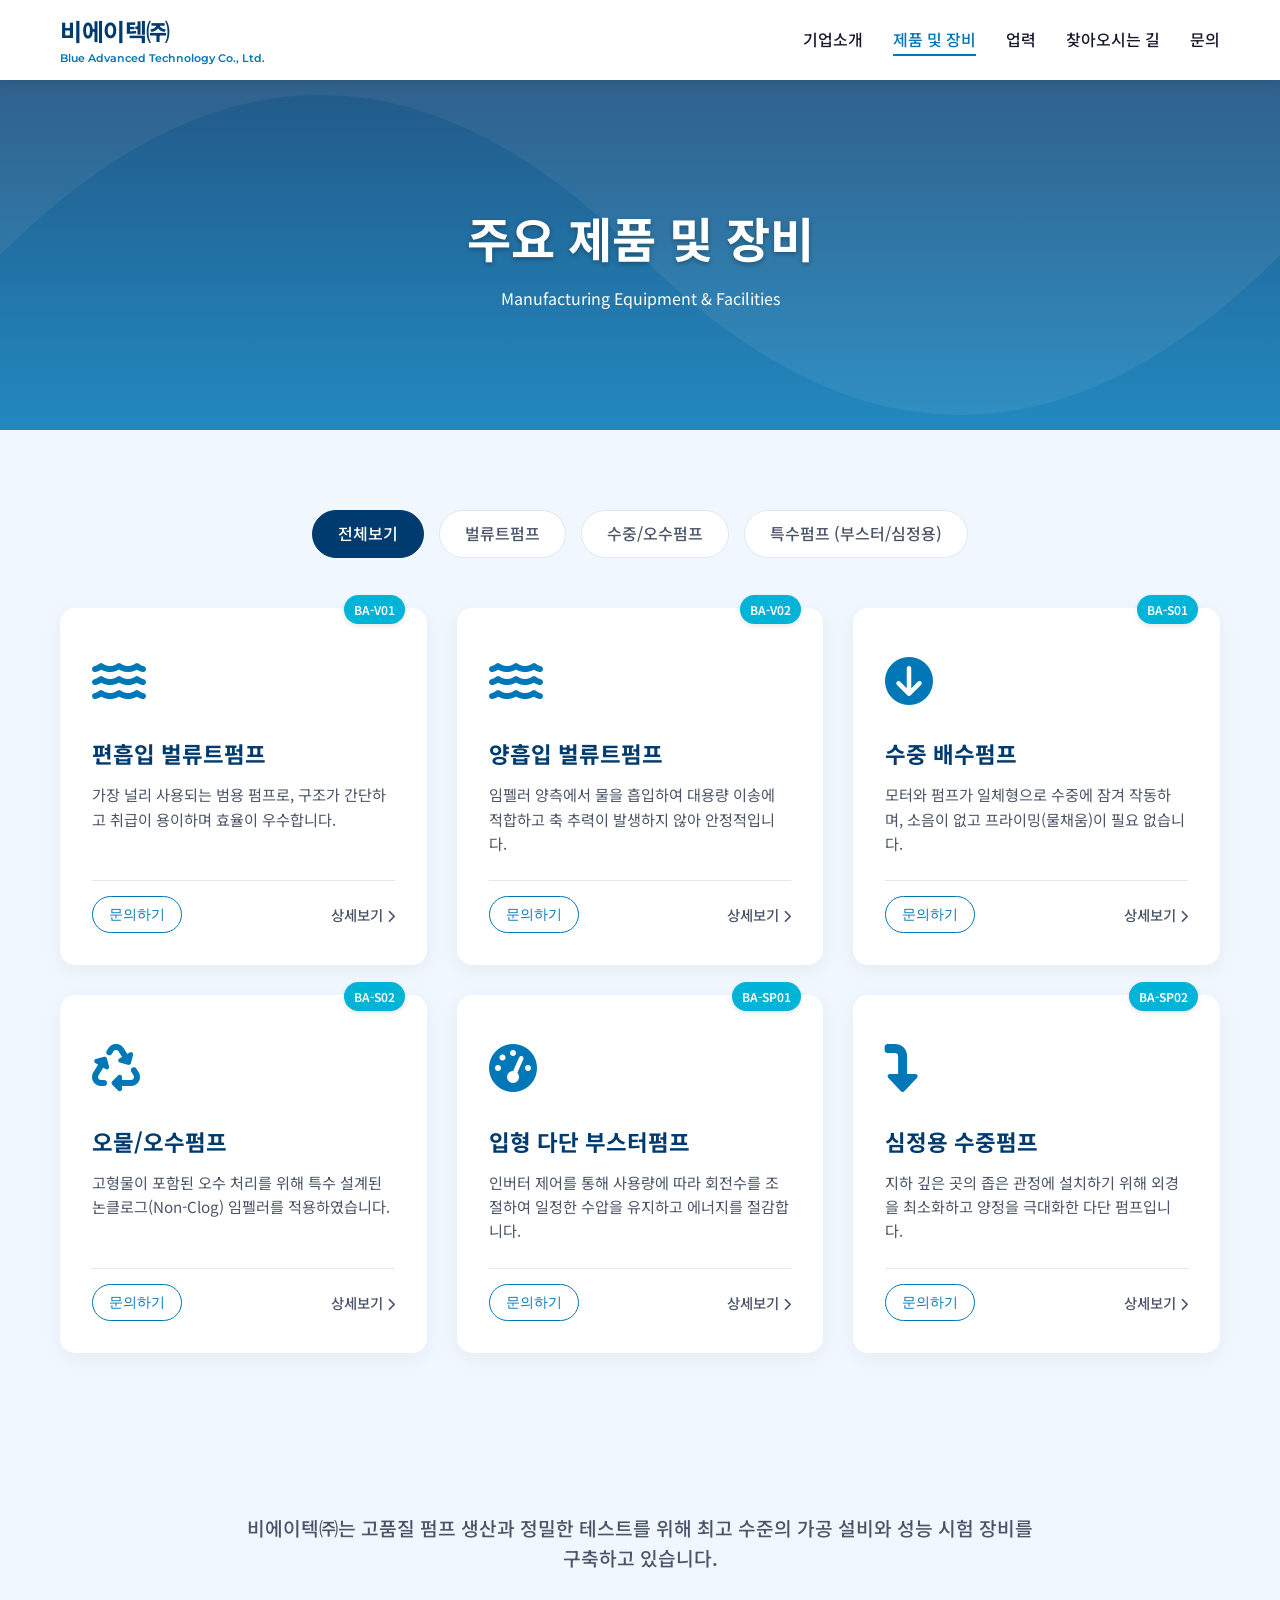
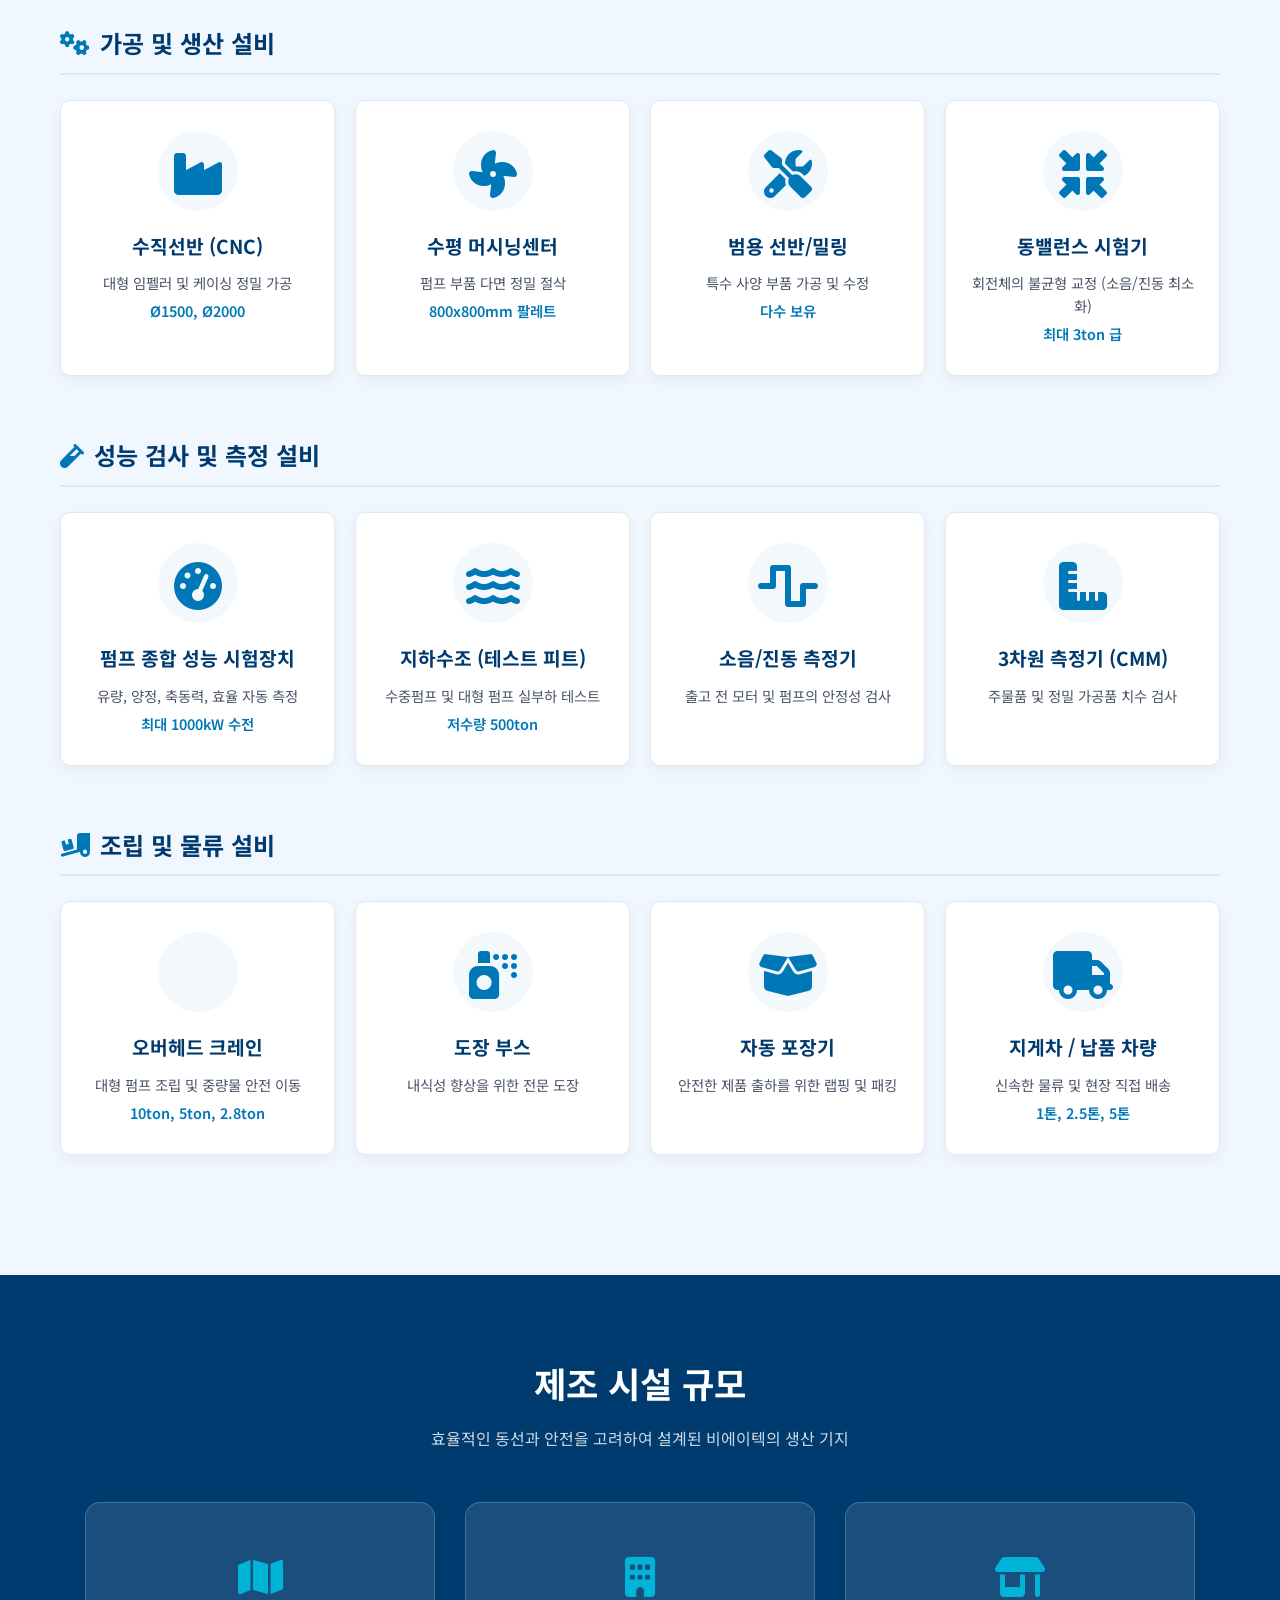
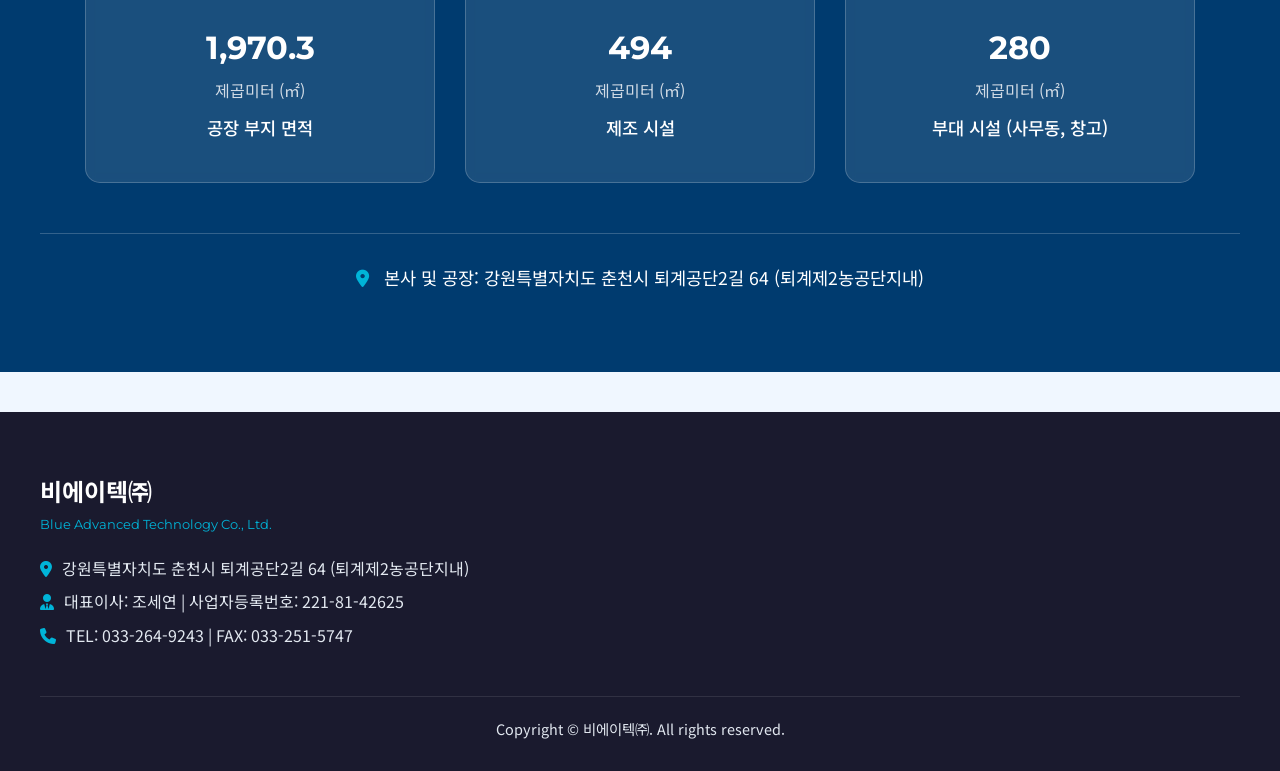
==== commit 90589553: "장비 수정" ====
--- a/equipment.html
+++ b/equipment.html
@@ -24,8 +24,7 @@
             <nav>
                 <ul>
                     <li><a href="intro.html">기업소개</a></li>
-                    <li><a href="product.html">주요제품</a></li>
-                    <li><a href="equipment.html" class="active">장비</a></li>
+                    <li><a href="equipment.html" class="active">제품 및 장비</a></li>
                     <li><a href="sales_history.html">업력</a></li>
                     <li><a href="map.html">찾아오시는 길</a></li>
                     <li><a href="inquiry.html">문의</a></li>
@@ -38,8 +37,7 @@
         <!-- Mobile Menu -->
         <div class="mobile-menu" id="mobileMenu">
             <a href="intro.html">기업소개</a>
-            <a href="product.html">주요제품</a>
-            <a href="equipment.html">장비</a>
+            <a href="equipment.html">제품 및 장비</a>
             <a href="sales_history.html">업력</a>
             <a href="map.html">찾아오시는 길</a>
             <a href="inquiry.html">문의</a>
@@ -50,11 +48,25 @@
         <!-- Page Hero -->
         <section class="page-hero">
             <div>
-                <h1>보유 장비 및 시설</h1>
+                <h1>주요 제품 및 장비</h1>
                 <p>Manufacturing Equipment & Facilities</p>
             </div>
         </section>
 
+        <!-- Products Section -->
+        <section class="section">
+            <div class="filter-tabs">
+                <div class="filter-tab active" data-filter="all">전체보기</div>
+                <div class="filter-tab" data-filter="volute">벌류트펌프</div>
+                <div class="filter-tab" data-filter="submersible">수중/오수펌프</div>
+                <div class="filter-tab" data-filter="special">특수펌프 (부스터/심정용)</div>
+            </div>
+
+            <div class="product-grid" id="productGrid">
+                <!-- Products will be generated by JS -->
+            </div>
+        </section>
+
         <!-- Equipment Section -->
         <section class="section">
             <p class="intro-text">
@@ -185,6 +197,28 @@
         </section>
     </main>
 
+    <!-- Modal for Product Details -->
+    <div class="modal-overlay" id="productModal">
+        <div class="modal-content">
+            <div class="modal-close" id="closeModal"><i class="fas fa-times"></i></div>
+            <div class="modal-header">
+                <h2 id="modalTitle">제품명</h2>
+                <div class="modal-num" id="modalNum">제품번호</div>
+            </div>
+            <div class="modal-body">
+                <p id="modalDesc">제품 설명이 들어갑니다.</p>
+                <div style="background-color: var(--bg-color); padding: 20px; border-radius: 10px; margin-top: 20px;">
+                    <p><strong>용도</strong> <span id="modalUsage">용도 설명</span></p>
+                    <p><strong>특징</strong> <span id="modalFeatures">특징 설명</span></p>
+                    <p><strong>구경</strong> <span id="modalSize">구경 정보</span></p>
+                </div>
+            </div>
+            <div class="modal-footer">
+                <a href="inquiry.html" class="btn btn-primary" id="modalInquiryBtn">이 제품 문의하기 <i class="fas fa-paper-plane" style="margin-left: 5px;"></i></a>
+            </div>
+        </div>
+    </div>
+
     <!-- Footer -->
     <footer>
         <div class="footer-container">
@@ -220,6 +254,160 @@
                 icon.classList.add('fa-bars');
             }
         });
+
+        // Product Data
+        const products = [
+            {
+                id: 'v1',
+                category: 'volute',
+                name: '편흡입 벌류트펌프',
+                num: 'BA-V01',
+                icon: 'fa-water',
+                desc: '가장 널리 사용되는 범용 펌프로, 구조가 간단하고 취급이 용이하며 효율이 우수합니다.',
+                usage: '일반 산업용수, 농사 및 급수, 공조 설비용',
+                features: '높은 호환성, 간편한 유지보수, 저소음 설계',
+                size: '40A ~ 300A'
+            },
+            {
+                id: 'v2',
+                category: 'volute',
+                name: '양흡입 벌류트펌프',
+                num: 'BA-V02',
+                icon: 'fa-water',
+                desc: '임펠러 양측에서 물을 흡입하여 대용량 이송에 적합하고 축 추력이 발생하지 않아 안정적입니다.',
+                usage: '상하수도, 대규모 플랜트, 발전소 냉각수 이송',
+                features: '대용량 이송, 긴 수명, 높은 효율성',
+                size: '150A ~ 1000A'
+            },
+            {
+                id: 's1',
+                category: 'submersible',
+                name: '수중 배수펌프',
+                num: 'BA-S01',
+                icon: 'fa-arrow-circle-down',
+                desc: '모터와 펌프가 일체형으로 수중에 잠겨 작동하며, 소음이 없고 프라이밍(물채움)이 필요 없습니다.',
+                usage: '지하 상가 배수, 농업용 관수, 정화조 배수',
+                features: '완벽한 방수설계, 건식 모터 적용, 자동 운전 가능',
+                size: '50A ~ 200A'
+            },
+            {
+                id: 's2',
+                category: 'submersible',
+                name: '오물/오수펌프',
+                num: 'BA-S02',
+                icon: 'fa-recycle',
+                desc: '고형물이 포함된 오수 처리를 위해 특수 설계된 논클로그(Non-Clog) 임펠러를 적용하였습니다.',
+                usage: '하수처리장, 산업 폐수, 축산 농가 분뇨 처리',
+                features: '막힘 방지 구조, 강력한 내마모성 재질, 대형 고형물 통과',
+                size: '50A ~ 300A'
+            },
+            {
+                id: 'sp1',
+                category: 'special',
+                name: '입형 다단 부스터펌프',
+                num: 'BA-SP01',
+                icon: 'fa-tachometer-alt',
+                desc: '인버터 제어를 통해 사용량에 따라 회전수를 조절하여 일정한 수압을 유지하고 에너지를 절감합니다.',
+                usage: '고층 아파트/빌딩 급수, 공장 가압수, 골프장 살수',
+                features: '에너지 절감(최대 50%), 일정한 수압 유지, 콤팩트한 디자인',
+                size: '25A ~ 150A'
+            },
+            {
+                id: 'sp2',
+                category: 'special',
+                name: '심정용 수중펌프',
+                num: 'BA-SP02',
+                icon: 'fa-level-down-alt',
+                desc: '지하 깊은 곳의 좁은 관정에 설치하기 위해 외경을 최소화하고 양정을 극대화한 다단 펌프입니다.',
+                usage: '심관정(지하수) 취수, 온천수 양수, 농·어촌 식수원 개발',
+                features: '고양정 실현, 스테인리스 스틸 재질, 내부식성 우수',
+                size: '4인치 ~ 10인치 우물용'
+            }
+        ];
+
+        // Product Rendering
+        const productGrid = document.getElementById('productGrid');
+        
+        function renderProducts(filter) {
+            if (!productGrid) return;
+            productGrid.innerHTML = '';
+            
+            const filteredProducts = filter === 'all' 
+                ? products 
+                : products.filter(p => p.category === filter);
+                
+            filteredProducts.forEach(p => {
+                const card = document.createElement('div');
+                card.className = 'product-card';
+                card.onclick = () => openModal(p.id);
+                
+                card.innerHTML = `
+                    <div class="product-badge">${p.num}</div>
+                    <div class="product-icon"><i class="fas ${p.icon}"></i></div>
+                    <h3>${p.name}</h3>
+                    <p class="product-desc">${p.desc}</p>
+                    <div class="product-actions">
+                        <button class="btn-inquiry" onclick="event.stopPropagation(); location.href='inquiry.html?product=${encodeURIComponent(p.name)}'">문의하기</button>
+                        <span class="view-detail">상세보기 <i class="fas fa-chevron-right" style="font-size: 0.8rem;"></i></span>
+                    </div>
+                `;
+                
+                productGrid.appendChild(card);
+            });
+        }
+
+        // Filter Logic
+        const tabs = document.querySelectorAll('.filter-tab');
+        tabs.forEach(tab => {
+            tab.addEventListener('click', () => {
+                // Remove active class from all
+                tabs.forEach(t => t.classList.remove('active'));
+                // Add active to clicked
+                tab.classList.add('active');
+                // Render products
+                renderProducts(tab.dataset.filter);
+            });
+        });
+
+        // Initial Render
+        renderProducts('all');
+
+        // Modal Logic
+        const modal = document.getElementById('productModal');
+        const closeModal = document.getElementById('closeModal');
+        
+        function openModal(id) {
+            const p = products.find(prod => prod.id === id);
+            if(p && modal) {
+                document.getElementById('modalTitle').innerText = p.name;
+                document.getElementById('modalNum').innerText = p.num;
+                document.getElementById('modalDesc').innerText = p.desc;
+                document.getElementById('modalUsage').innerText = p.usage;
+                document.getElementById('modalFeatures').innerText = p.features;
+                document.getElementById('modalSize').innerText = p.size;
+                document.getElementById('modalInquiryBtn').href = `inquiry.html?product=${encodeURIComponent(p.name)}`;
+                
+                modal.classList.add('show');
+                document.body.style.overflow = 'hidden'; // Prevent background scrolling
+            }
+        }
+
+        if (closeModal) {
+            closeModal.addEventListener('click', () => {
+                modal.classList.remove('show');
+                document.body.style.overflow = 'auto';
+            });
+        }
+
+        // Close on clicking outside
+        if (modal) {
+            modal.addEventListener('click', (e) => {
+                if(e.target === modal) {
+                    modal.classList.remove('show');
+                    document.body.style.overflow = 'auto';
+                }
+            });
+        }
     </script>
 </body>
 </html>
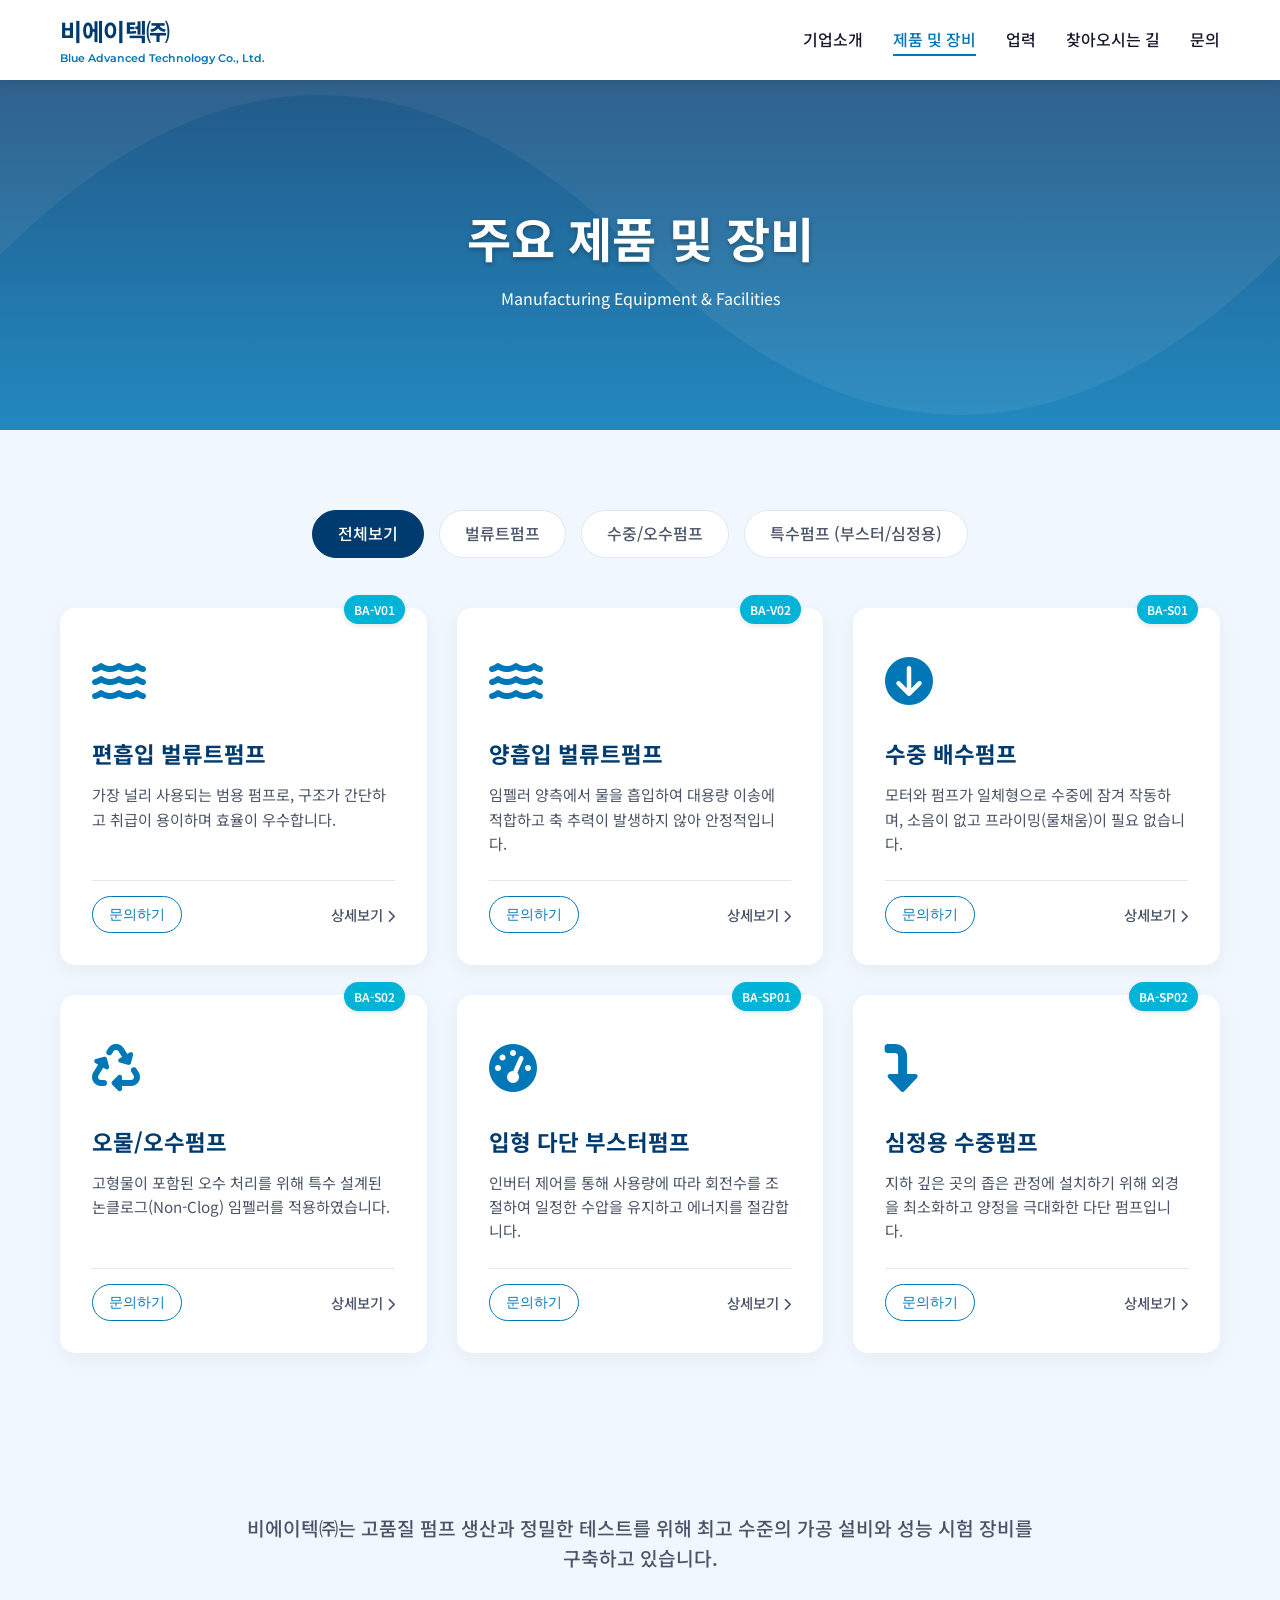
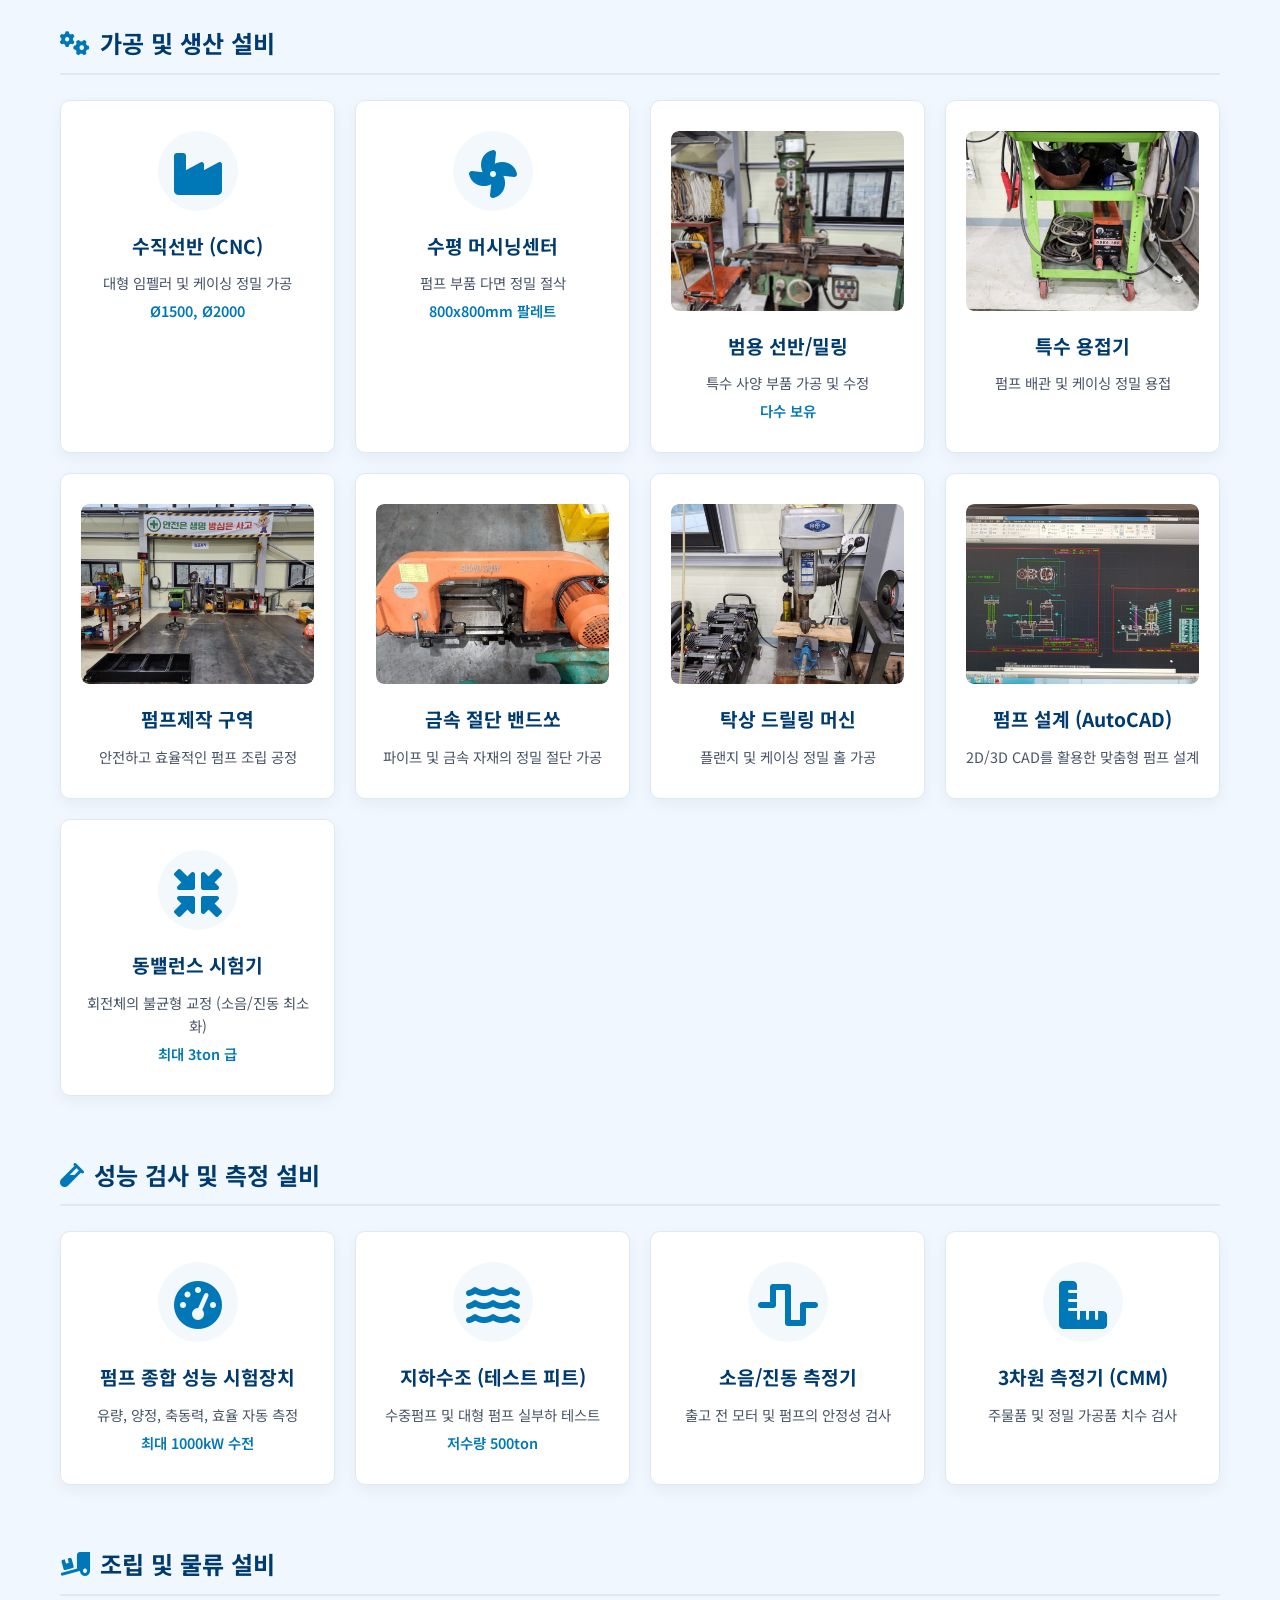
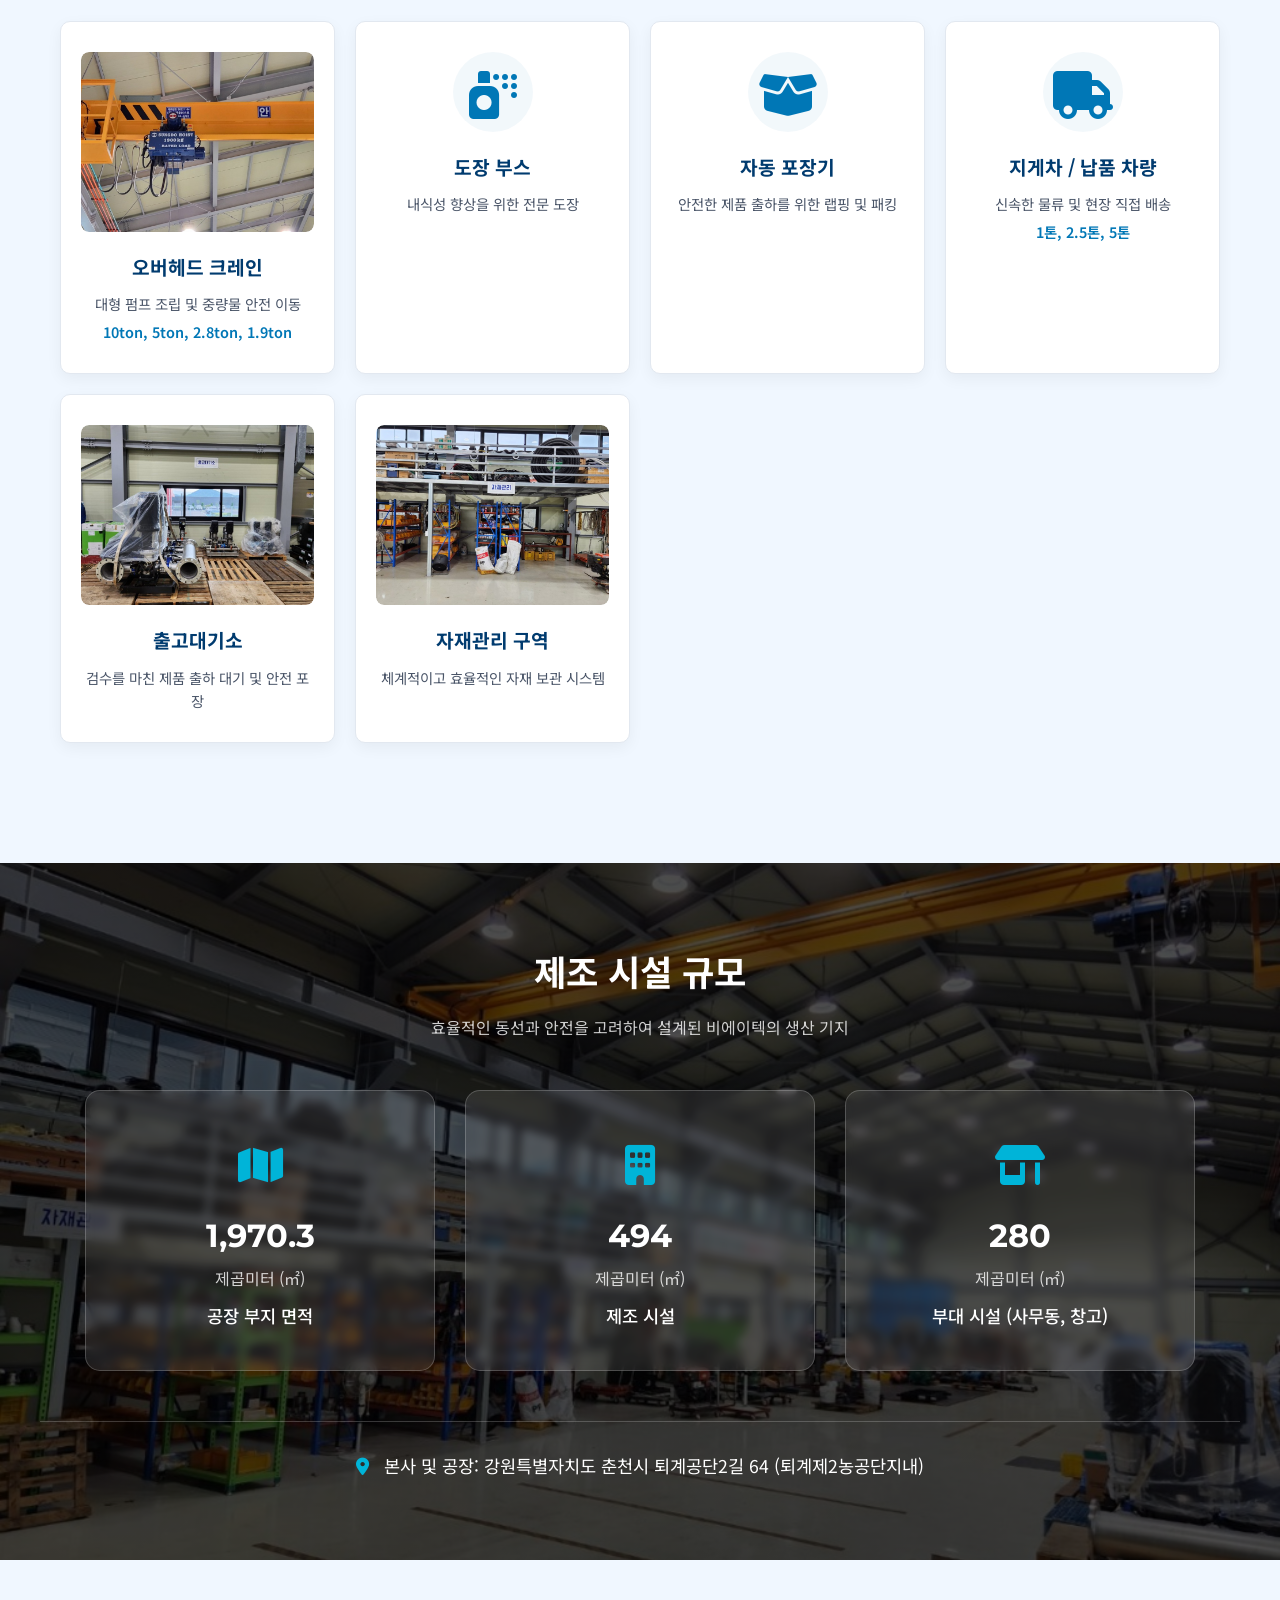
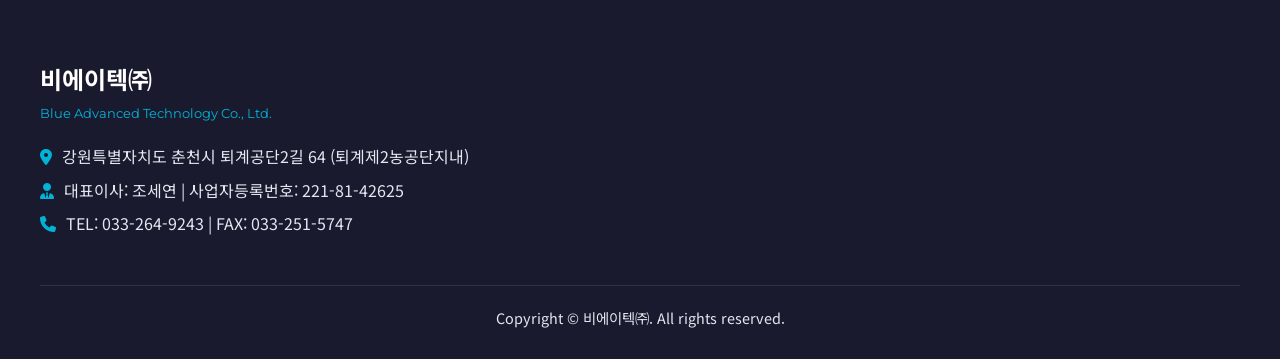
==== commit a0da5675: "제품 사진 추가" ====
--- a/equipment.html
+++ b/equipment.html
@@ -3,7 +3,7 @@
 <head>
     <meta charset="UTF-8">
     <meta name="viewport" content="width=device-width, initial-scale=1.0">
-    <title>장비 | 비에이텍㈜</title>
+    <title>제품 및 장비 | 비에이텍㈜</title>
     <!-- Google Fonts -->
     <link rel="preconnect" href="https://fonts.googleapis.com">
     <link rel="preconnect" href="https://fonts.gstatic.com" crossorigin>
@@ -90,10 +90,47 @@
                         <p style="margin-top: 5px; font-weight: 600; color: var(--secondary-color);">800x800mm 팔레트</p>
                     </div>
                     <div class="equip-card">
-                        <div class="equip-icon"><i class="fas fa-tools"></i></div>
+                        <div class="equip-img" style="height: 180px; overflow: hidden; border-radius: 8px; margin-bottom: 20px;">
+                            <img src="milling.jpg" alt="범용 선반/밀링" style="width: 100%; height: 100%; object-fit: cover; border-radius: 8px; transition: transform 0.3s;" onmouseover="this.style.transform='scale(1.05)'" onmouseout="this.style.transform='scale(1)'">
+                        </div>
                         <h3>범용 선반/밀링</h3>
                         <p>특수 사양 부품 가공 및 수정</p>
                         <p style="margin-top: 5px; font-weight: 600; color: var(--secondary-color);">다수 보유</p>
+                    </div>
+                    <div class="equip-card">
+                        <div class="equip-img" style="height: 180px; overflow: hidden; border-radius: 8px; margin-bottom: 20px;">
+                            <img src="welding.jpg" alt="특수 용접기" style="width: 100%; height: 100%; object-fit: cover; border-radius: 8px; transition: transform 0.3s;" onmouseover="this.style.transform='scale(1.05)'" onmouseout="this.style.transform='scale(1)'">
+                        </div>
+                        <h3>특수 용접기</h3>
+                        <p>펌프 배관 및 케이싱 정밀 용접</p>
+                    </div>
+                    <div class="equip-card">
+                        <div class="equip-img" style="height: 180px; overflow: hidden; border-radius: 8px; margin-bottom: 20px;">
+                            <img src="production_area.jpg" alt="펌프제작 구역" style="width: 100%; height: 100%; object-fit: cover; border-radius: 8px; transition: transform 0.3s;" onmouseover="this.style.transform='scale(1.05)'" onmouseout="this.style.transform='scale(1)'">
+                        </div>
+                        <h3>펌프제작 구역</h3>
+                        <p>안전하고 효율적인 펌프 조립 공정</p>
+                    </div>
+                    <div class="equip-card">
+                        <div class="equip-img" style="height: 180px; overflow: hidden; border-radius: 8px; margin-bottom: 20px;">
+                            <img src="bandsaw.jpg" alt="금속 절단 밴드쏘" style="width: 100%; height: 100%; object-fit: cover; border-radius: 8px; transition: transform 0.3s;" onmouseover="this.style.transform='scale(1.05)'" onmouseout="this.style.transform='scale(1)'">
+                        </div>
+                        <h3>금속 절단 밴드쏘</h3>
+                        <p>파이프 및 금속 자재의 정밀 절단 가공</p>
+                    </div>
+                    <div class="equip-card">
+                        <div class="equip-img" style="height: 180px; overflow: hidden; border-radius: 8px; margin-bottom: 20px;">
+                            <img src="drill.jpg" alt="탁상 드릴링 머신" style="width: 100%; height: 100%; object-fit: cover; border-radius: 8px; transition: transform 0.3s;" onmouseover="this.style.transform='scale(1.05)'" onmouseout="this.style.transform='scale(1)'">
+                        </div>
+                        <h3>탁상 드릴링 머신</h3>
+                        <p>플랜지 및 케이싱 정밀 홀 가공</p>
+                    </div>
+                    <div class="equip-card">
+                        <div class="equip-img" style="height: 180px; overflow: hidden; border-radius: 8px; margin-bottom: 20px;">
+                            <img src="autocad.jpg" alt="펌프 설계 및 도면 작업" style="width: 100%; height: 100%; object-fit: cover; border-radius: 8px; transition: transform 0.3s;" onmouseover="this.style.transform='scale(1.05)'" onmouseout="this.style.transform='scale(1)'">
+                        </div>
+                        <h3>펌프 설계 (AutoCAD)</h3>
+                        <p>2D/3D CAD를 활용한 맞춤형 펌프 설계</p>
                     </div>
                     <div class="equip-card">
                         <div class="equip-icon"><i class="fas fa-compress-arrows-alt"></i></div>
@@ -138,10 +175,12 @@
                 <h2 class="equip-category-title"><i class="fas fa-truck-loading"></i> 조립 및 물류 설비</h2>
                 <div class="equip-grid">
                     <div class="equip-card">
-                        <div class="equip-icon"><i class="fas fa-crane"></i></div>
+                        <div class="equip-img" style="height: 180px; overflow: hidden; border-radius: 8px; margin-bottom: 20px;">
+                            <img src="hoist.jpg" alt="오버헤드 크레인" style="width: 100%; height: 100%; object-fit: cover; border-radius: 8px; transition: transform 0.3s;" onmouseover="this.style.transform='scale(1.05)'" onmouseout="this.style.transform='scale(1)'">
+                        </div>
                         <h3>오버헤드 크레인</h3>
                         <p>대형 펌프 조립 및 중량물 안전 이동</p>
-                        <p style="margin-top: 5px; font-weight: 600; color: var(--secondary-color);">10ton, 5ton, 2.8ton</p>
+                        <p style="margin-top: 5px; font-weight: 600; color: var(--secondary-color);">10ton, 5ton, 2.8ton, 1.9ton</p>
                     </div>
                     <div class="equip-card">
                         <div class="equip-icon"><i class="fas fa-spray-can"></i></div>
@@ -159,12 +198,26 @@
                         <p>신속한 물류 및 현장 직접 배송</p>
                         <p style="margin-top: 5px; font-weight: 600; color: var(--secondary-color);">1톤, 2.5톤, 5톤</p>
                     </div>
+                    <div class="equip-card">
+                        <div class="equip-img" style="height: 180px; overflow: hidden; border-radius: 8px; margin-bottom: 20px;">
+                            <img src="shipping_area.jpg" alt="출고대기소" style="width: 100%; height: 100%; object-fit: cover; border-radius: 8px; transition: transform 0.3s;" onmouseover="this.style.transform='scale(1.05)'" onmouseout="this.style.transform='scale(1)'">
+                        </div>
+                        <h3>출고대기소</h3>
+                        <p>검수를 마친 제품 출하 대기 및 안전 포장</p>
+                    </div>
+                    <div class="equip-card">
+                        <div class="equip-img" style="height: 180px; overflow: hidden; border-radius: 8px; margin-bottom: 20px;">
+                            <img src="materials.jpg" alt="자재관리 구역" style="width: 100%; height: 100%; object-fit: cover; border-radius: 8px; transition: transform 0.3s;" onmouseover="this.style.transform='scale(1.05)'" onmouseout="this.style.transform='scale(1)'">
+                        </div>
+                        <h3>자재관리 구역</h3>
+                        <p>체계적이고 효율적인 자재 보관 시스템</p>
+                    </div>
                 </div>
             </div>
         </section>
 
         <!-- Factory Overview Banner -->
-        <section class="factory-section">
+        <section class="factory-section" style="background: linear-gradient(rgba(0, 0, 0, 0.7), rgba(0, 0, 0, 0.7)), url('factory_wide.jpg') no-repeat center center/cover;">
             <div class="factory-container">
                 <div class="factory-header">
                     <h2>제조 시설 규모</h2>
@@ -411,3 +464,4 @@
     </script>
 </body>
 </html>
+
--- a/style.css
+++ b/style.css
@@ -368,6 +368,7 @@
 /* --- 추가 스타일 시작 (index.html에서 이동됨) --- */
 /* 추가 CSS - 히어로 섹션 배경 대칭 수정 */
 .hero {
+    background: linear-gradient(rgba(0, 30, 60, 0.5), rgba(0, 80, 140, 0.5)), url('hero-bg.jpg') !important;
     background-position: center center !important;
     background-size: cover !important;
     background-repeat: no-repeat !important;
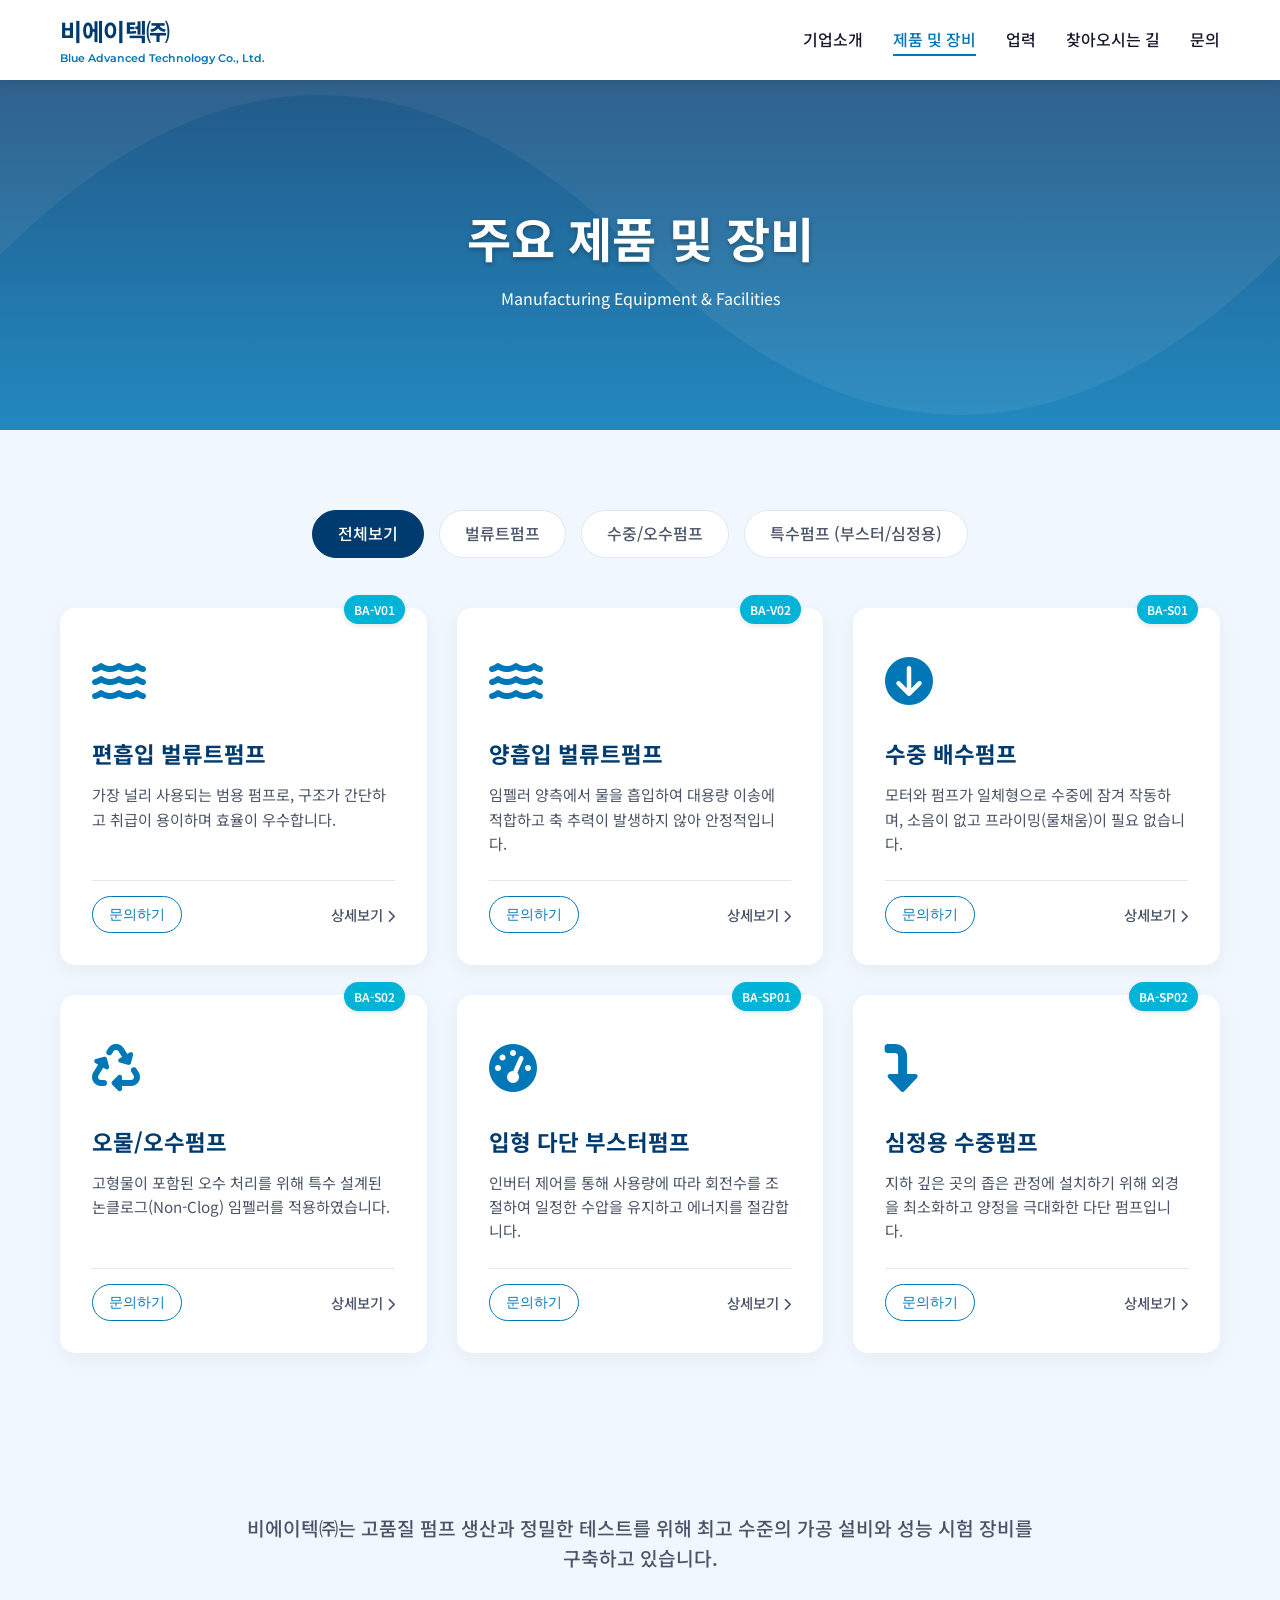
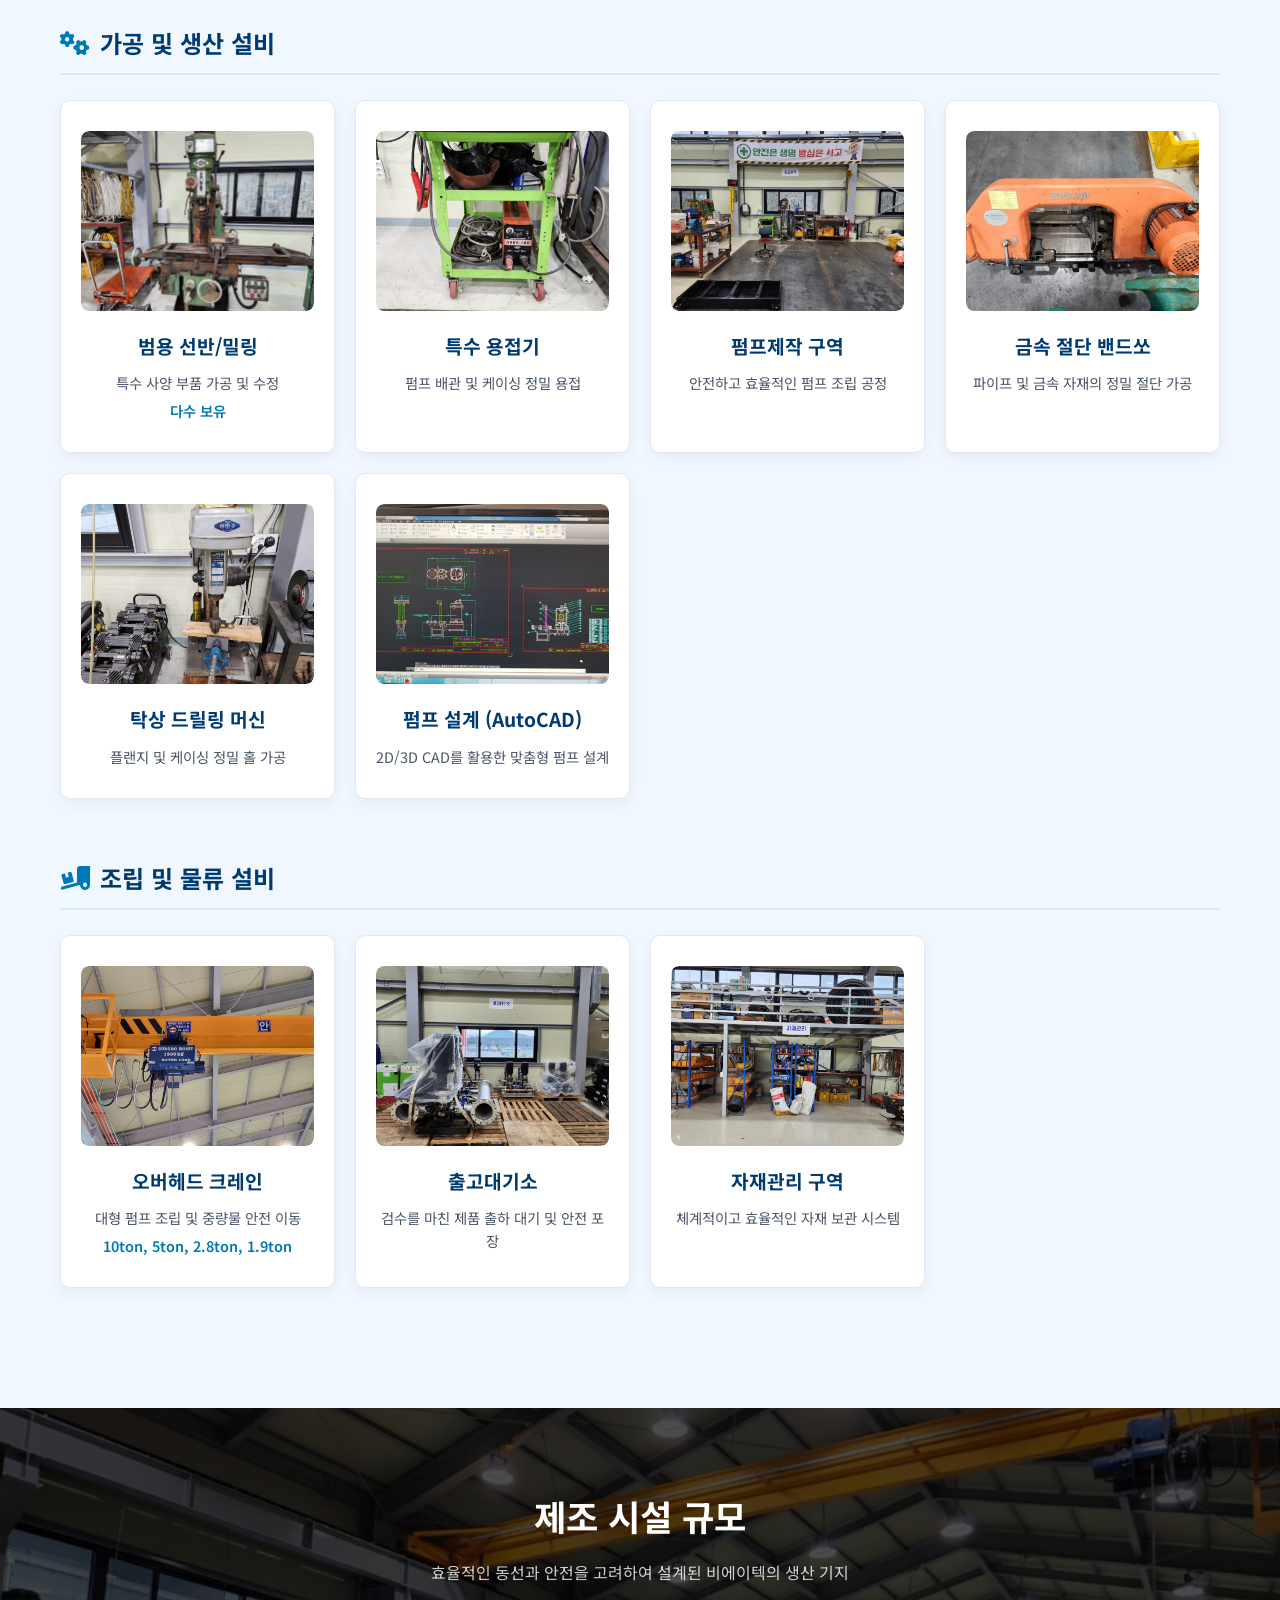
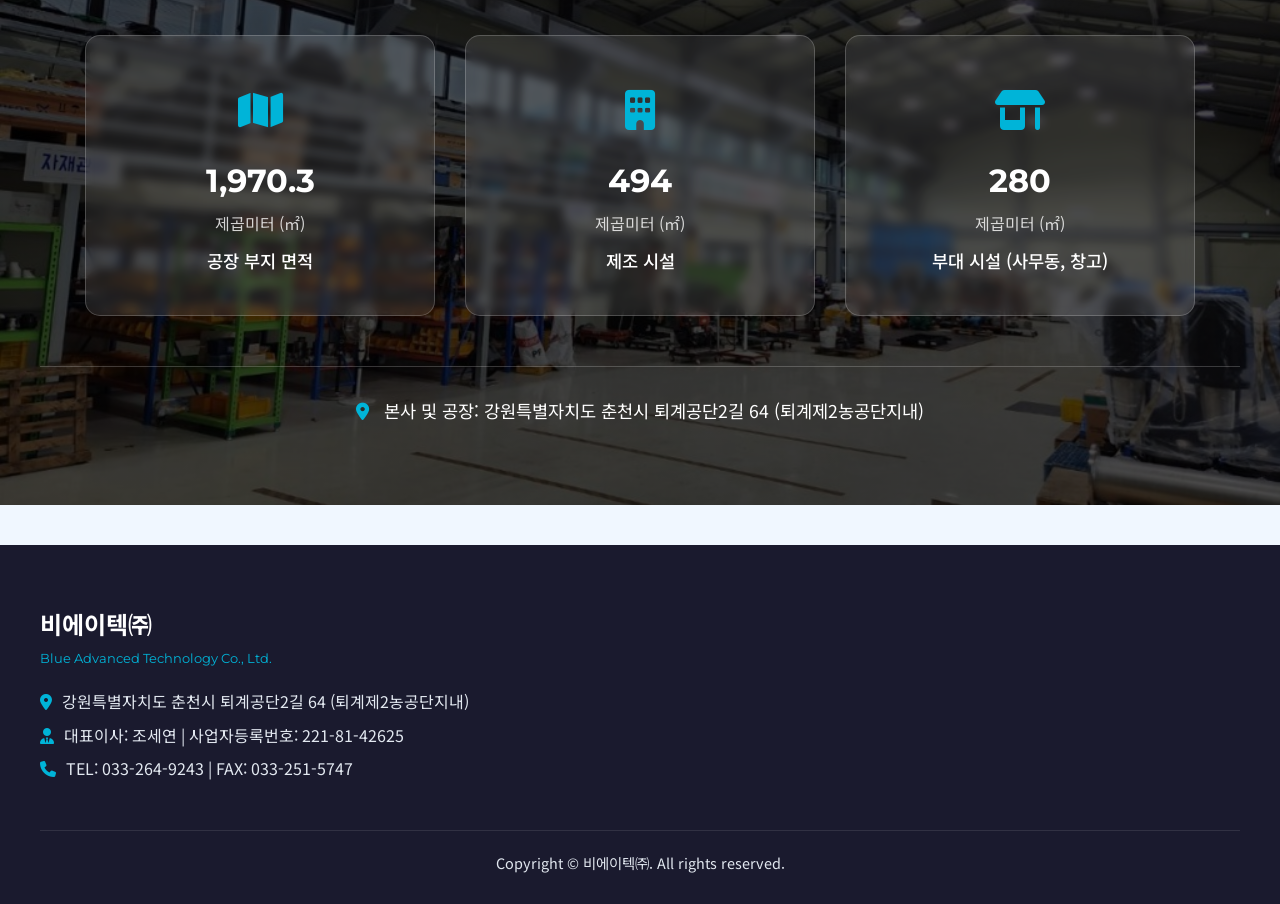
==== commit fba32adf: "제품 수정" ====
--- a/equipment.html
+++ b/equipment.html
@@ -78,18 +78,6 @@
                 <h2 class="equip-category-title"><i class="fas fa-cogs"></i> 가공 및 생산 설비</h2>
                 <div class="equip-grid">
                     <div class="equip-card">
-                        <div class="equip-icon"><i class="fas fa-industry"></i></div>
-                        <h3>수직선반 (CNC)</h3>
-                        <p>대형 임펠러 및 케이싱 정밀 가공</p>
-                        <p style="margin-top: 5px; font-weight: 600; color: var(--secondary-color);">Ø1500, Ø2000</p>
-                    </div>
-                    <div class="equip-card">
-                        <div class="equip-icon"><i class="fas fa-fan"></i></div>
-                        <h3>수평 머시닝센터</h3>
-                        <p>펌프 부품 다면 정밀 절삭</p>
-                        <p style="margin-top: 5px; font-weight: 600; color: var(--secondary-color);">800x800mm 팔레트</p>
-                    </div>
-                    <div class="equip-card">
                         <div class="equip-img" style="height: 180px; overflow: hidden; border-radius: 8px; margin-bottom: 20px;">
                             <img src="milling.jpg" alt="범용 선반/밀링" style="width: 100%; height: 100%; object-fit: cover; border-radius: 8px; transition: transform 0.3s;" onmouseover="this.style.transform='scale(1.05)'" onmouseout="this.style.transform='scale(1)'">
                         </div>
@@ -132,43 +120,11 @@
                         <h3>펌프 설계 (AutoCAD)</h3>
                         <p>2D/3D CAD를 활용한 맞춤형 펌프 설계</p>
                     </div>
-                    <div class="equip-card">
-                        <div class="equip-icon"><i class="fas fa-compress-arrows-alt"></i></div>
-                        <h3>동밸런스 시험기</h3>
-                        <p>회전체의 불균형 교정 (소음/진동 최소화)</p>
-                        <p style="margin-top: 5px; font-weight: 600; color: var(--secondary-color);">최대 3ton 급</p>
-                    </div>
-                </div>
-            </div>
-
-            <!-- 검사 및 테스트 설비 -->
-            <div class="equip-category">
-                <h2 class="equip-category-title"><i class="fas fa-vial"></i> 성능 검사 및 측정 설비</h2>
-                <div class="equip-grid">
-                    <div class="equip-card">
-                        <div class="equip-icon"><i class="fas fa-tachometer-alt"></i></div>
-                        <h3>펌프 종합 성능 시험장치</h3>
-                        <p>유량, 양정, 축동력, 효율 자동 측정</p>
-                        <p style="margin-top: 5px; font-weight: 600; color: var(--secondary-color);">최대 1000kW 수전</p>
-                    </div>
-                    <div class="equip-card">
-                        <div class="equip-icon"><i class="fas fa-water"></i></div>
-                        <h3>지하수조 (테스트 피트)</h3>
-                        <p>수중펌프 및 대형 펌프 실부하 테스트</p>
-                        <p style="margin-top: 5px; font-weight: 600; color: var(--secondary-color);">저수량 500ton</p>
-                    </div>
-                    <div class="equip-card">
-                        <div class="equip-icon"><i class="fas fa-wave-square"></i></div>
-                        <h3>소음/진동 측정기</h3>
-                        <p>출고 전 모터 및 펌프의 안정성 검사</p>
-                    </div>
-                    <div class="equip-card">
-                        <div class="equip-icon"><i class="fas fa-ruler-combined"></i></div>
-                        <h3>3차원 측정기 (CMM)</h3>
-                        <p>주물품 및 정밀 가공품 치수 검사</p>
-                    </div>
-                </div>
-            </div>
+
+                </div>
+            </div>
+
+
 
             <!-- 운반 및 조립 설비 -->
             <div class="equip-category" style="margin-bottom: 0;">
@@ -182,22 +138,7 @@
                         <p>대형 펌프 조립 및 중량물 안전 이동</p>
                         <p style="margin-top: 5px; font-weight: 600; color: var(--secondary-color);">10ton, 5ton, 2.8ton, 1.9ton</p>
                     </div>
-                    <div class="equip-card">
-                        <div class="equip-icon"><i class="fas fa-spray-can"></i></div>
-                        <h3>도장 부스</h3>
-                        <p>내식성 향상을 위한 전문 도장</p>
-                    </div>
-                    <div class="equip-card">
-                        <div class="equip-icon"><i class="fas fa-box-open"></i></div>
-                        <h3>자동 포장기</h3>
-                        <p>안전한 제품 출하를 위한 랩핑 및 패킹</p>
-                    </div>
-                    <div class="equip-card">
-                        <div class="equip-icon"><i class="fas fa-truck"></i></div>
-                        <h3>지게차 / 납품 차량</h3>
-                        <p>신속한 물류 및 현장 직접 배송</p>
-                        <p style="margin-top: 5px; font-weight: 600; color: var(--secondary-color);">1톤, 2.5톤, 5톤</p>
-                    </div>
+
                     <div class="equip-card">
                         <div class="equip-img" style="height: 180px; overflow: hidden; border-radius: 8px; margin-bottom: 20px;">
                             <img src="shipping_area.jpg" alt="출고대기소" style="width: 100%; height: 100%; object-fit: cover; border-radius: 8px; transition: transform 0.3s;" onmouseover="this.style.transform='scale(1.05)'" onmouseout="this.style.transform='scale(1)'">
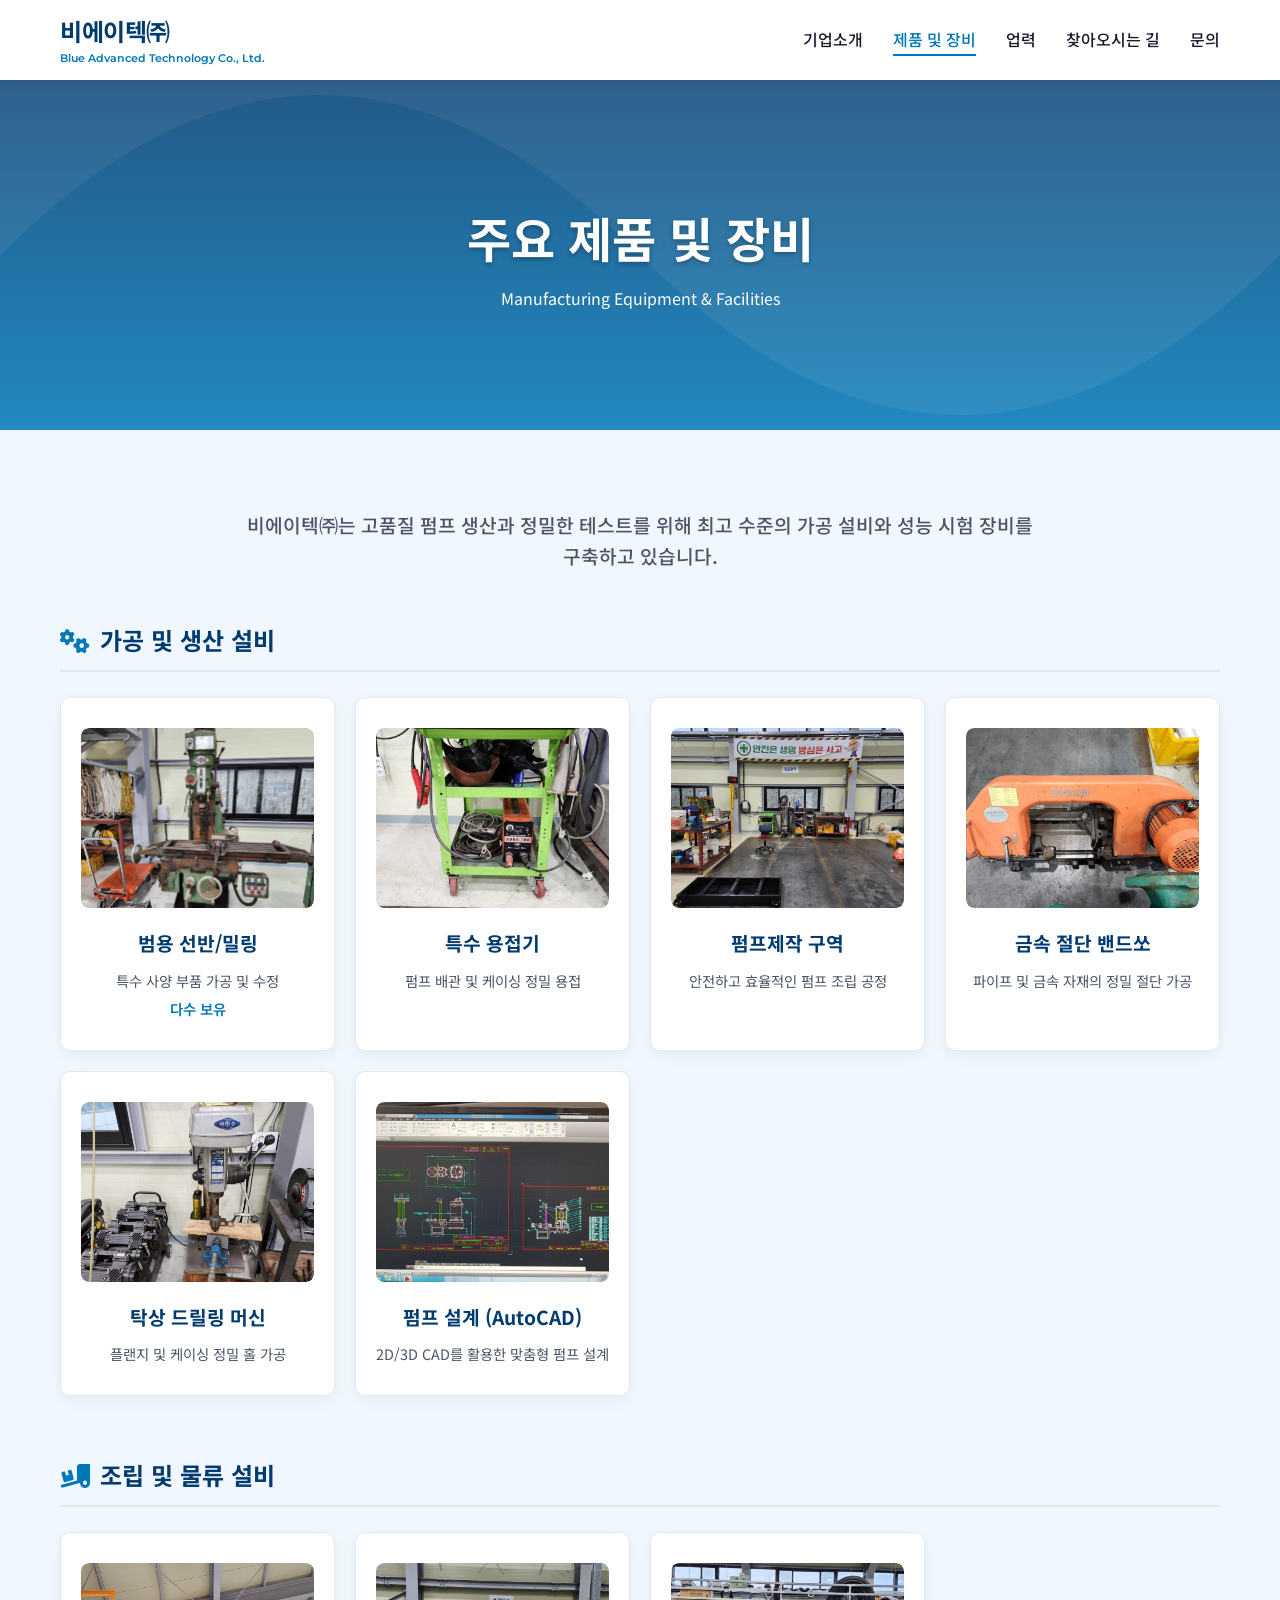
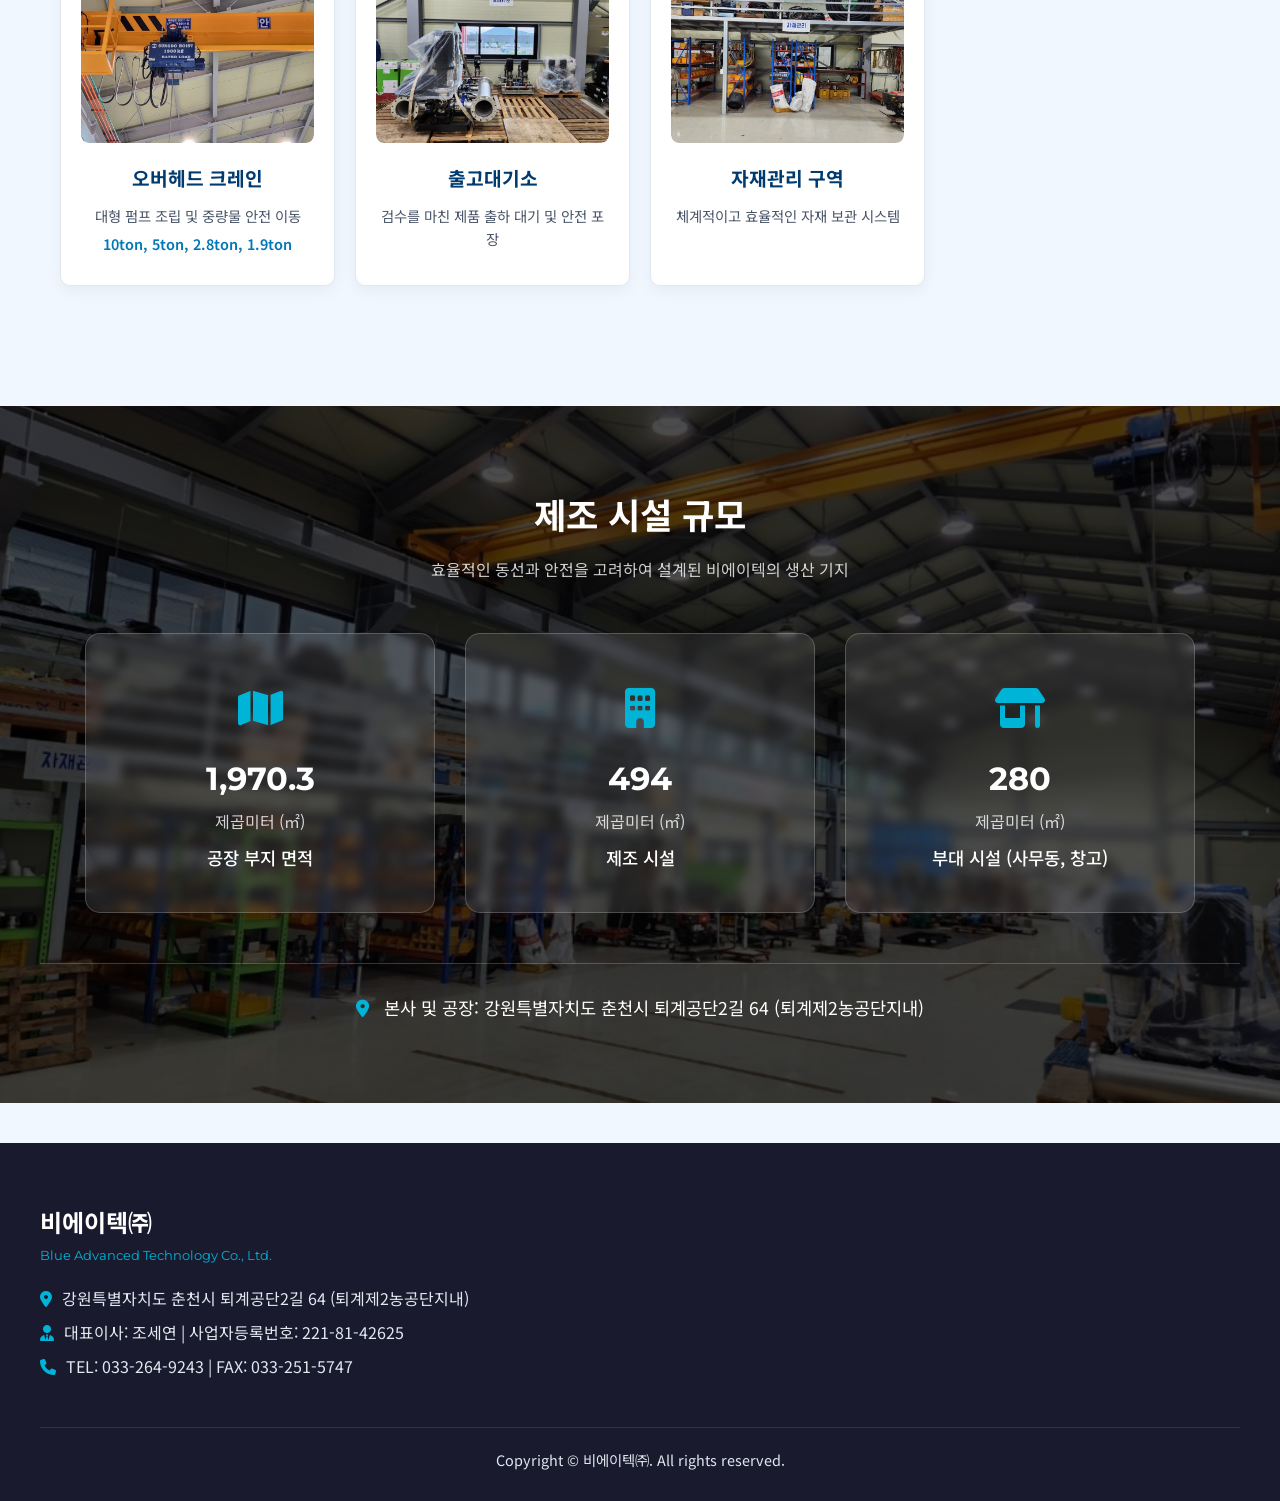
==== commit bbce18b1: "제품 수정 2" ====
--- a/equipment.html
+++ b/equipment.html
@@ -53,19 +53,7 @@
             </div>
         </section>
 
-        <!-- Products Section -->
-        <section class="section">
-            <div class="filter-tabs">
-                <div class="filter-tab active" data-filter="all">전체보기</div>
-                <div class="filter-tab" data-filter="volute">벌류트펌프</div>
-                <div class="filter-tab" data-filter="submersible">수중/오수펌프</div>
-                <div class="filter-tab" data-filter="special">특수펌프 (부스터/심정용)</div>
-            </div>
-
-            <div class="product-grid" id="productGrid">
-                <!-- Products will be generated by JS -->
-            </div>
-        </section>
+
 
         <!-- Equipment Section -->
         <section class="section">
@@ -191,27 +179,7 @@
         </section>
     </main>
 
-    <!-- Modal for Product Details -->
-    <div class="modal-overlay" id="productModal">
-        <div class="modal-content">
-            <div class="modal-close" id="closeModal"><i class="fas fa-times"></i></div>
-            <div class="modal-header">
-                <h2 id="modalTitle">제품명</h2>
-                <div class="modal-num" id="modalNum">제품번호</div>
-            </div>
-            <div class="modal-body">
-                <p id="modalDesc">제품 설명이 들어갑니다.</p>
-                <div style="background-color: var(--bg-color); padding: 20px; border-radius: 10px; margin-top: 20px;">
-                    <p><strong>용도</strong> <span id="modalUsage">용도 설명</span></p>
-                    <p><strong>특징</strong> <span id="modalFeatures">특징 설명</span></p>
-                    <p><strong>구경</strong> <span id="modalSize">구경 정보</span></p>
-                </div>
-            </div>
-            <div class="modal-footer">
-                <a href="inquiry.html" class="btn btn-primary" id="modalInquiryBtn">이 제품 문의하기 <i class="fas fa-paper-plane" style="margin-left: 5px;"></i></a>
-            </div>
-        </div>
-    </div>
+
 
     <!-- Footer -->
     <footer>
@@ -249,159 +217,7 @@
             }
         });
 
-        // Product Data
-        const products = [
-            {
-                id: 'v1',
-                category: 'volute',
-                name: '편흡입 벌류트펌프',
-                num: 'BA-V01',
-                icon: 'fa-water',
-                desc: '가장 널리 사용되는 범용 펌프로, 구조가 간단하고 취급이 용이하며 효율이 우수합니다.',
-                usage: '일반 산업용수, 농사 및 급수, 공조 설비용',
-                features: '높은 호환성, 간편한 유지보수, 저소음 설계',
-                size: '40A ~ 300A'
-            },
-            {
-                id: 'v2',
-                category: 'volute',
-                name: '양흡입 벌류트펌프',
-                num: 'BA-V02',
-                icon: 'fa-water',
-                desc: '임펠러 양측에서 물을 흡입하여 대용량 이송에 적합하고 축 추력이 발생하지 않아 안정적입니다.',
-                usage: '상하수도, 대규모 플랜트, 발전소 냉각수 이송',
-                features: '대용량 이송, 긴 수명, 높은 효율성',
-                size: '150A ~ 1000A'
-            },
-            {
-                id: 's1',
-                category: 'submersible',
-                name: '수중 배수펌프',
-                num: 'BA-S01',
-                icon: 'fa-arrow-circle-down',
-                desc: '모터와 펌프가 일체형으로 수중에 잠겨 작동하며, 소음이 없고 프라이밍(물채움)이 필요 없습니다.',
-                usage: '지하 상가 배수, 농업용 관수, 정화조 배수',
-                features: '완벽한 방수설계, 건식 모터 적용, 자동 운전 가능',
-                size: '50A ~ 200A'
-            },
-            {
-                id: 's2',
-                category: 'submersible',
-                name: '오물/오수펌프',
-                num: 'BA-S02',
-                icon: 'fa-recycle',
-                desc: '고형물이 포함된 오수 처리를 위해 특수 설계된 논클로그(Non-Clog) 임펠러를 적용하였습니다.',
-                usage: '하수처리장, 산업 폐수, 축산 농가 분뇨 처리',
-                features: '막힘 방지 구조, 강력한 내마모성 재질, 대형 고형물 통과',
-                size: '50A ~ 300A'
-            },
-            {
-                id: 'sp1',
-                category: 'special',
-                name: '입형 다단 부스터펌프',
-                num: 'BA-SP01',
-                icon: 'fa-tachometer-alt',
-                desc: '인버터 제어를 통해 사용량에 따라 회전수를 조절하여 일정한 수압을 유지하고 에너지를 절감합니다.',
-                usage: '고층 아파트/빌딩 급수, 공장 가압수, 골프장 살수',
-                features: '에너지 절감(최대 50%), 일정한 수압 유지, 콤팩트한 디자인',
-                size: '25A ~ 150A'
-            },
-            {
-                id: 'sp2',
-                category: 'special',
-                name: '심정용 수중펌프',
-                num: 'BA-SP02',
-                icon: 'fa-level-down-alt',
-                desc: '지하 깊은 곳의 좁은 관정에 설치하기 위해 외경을 최소화하고 양정을 극대화한 다단 펌프입니다.',
-                usage: '심관정(지하수) 취수, 온천수 양수, 농·어촌 식수원 개발',
-                features: '고양정 실현, 스테인리스 스틸 재질, 내부식성 우수',
-                size: '4인치 ~ 10인치 우물용'
-            }
-        ];
-
-        // Product Rendering
-        const productGrid = document.getElementById('productGrid');
-        
-        function renderProducts(filter) {
-            if (!productGrid) return;
-            productGrid.innerHTML = '';
-            
-            const filteredProducts = filter === 'all' 
-                ? products 
-                : products.filter(p => p.category === filter);
-                
-            filteredProducts.forEach(p => {
-                const card = document.createElement('div');
-                card.className = 'product-card';
-                card.onclick = () => openModal(p.id);
-                
-                card.innerHTML = `
-                    <div class="product-badge">${p.num}</div>
-                    <div class="product-icon"><i class="fas ${p.icon}"></i></div>
-                    <h3>${p.name}</h3>
-                    <p class="product-desc">${p.desc}</p>
-                    <div class="product-actions">
-                        <button class="btn-inquiry" onclick="event.stopPropagation(); location.href='inquiry.html?product=${encodeURIComponent(p.name)}'">문의하기</button>
-                        <span class="view-detail">상세보기 <i class="fas fa-chevron-right" style="font-size: 0.8rem;"></i></span>
-                    </div>
-                `;
-                
-                productGrid.appendChild(card);
-            });
-        }
-
-        // Filter Logic
-        const tabs = document.querySelectorAll('.filter-tab');
-        tabs.forEach(tab => {
-            tab.addEventListener('click', () => {
-                // Remove active class from all
-                tabs.forEach(t => t.classList.remove('active'));
-                // Add active to clicked
-                tab.classList.add('active');
-                // Render products
-                renderProducts(tab.dataset.filter);
-            });
-        });
-
-        // Initial Render
-        renderProducts('all');
-
-        // Modal Logic
-        const modal = document.getElementById('productModal');
-        const closeModal = document.getElementById('closeModal');
-        
-        function openModal(id) {
-            const p = products.find(prod => prod.id === id);
-            if(p && modal) {
-                document.getElementById('modalTitle').innerText = p.name;
-                document.getElementById('modalNum').innerText = p.num;
-                document.getElementById('modalDesc').innerText = p.desc;
-                document.getElementById('modalUsage').innerText = p.usage;
-                document.getElementById('modalFeatures').innerText = p.features;
-                document.getElementById('modalSize').innerText = p.size;
-                document.getElementById('modalInquiryBtn').href = `inquiry.html?product=${encodeURIComponent(p.name)}`;
-                
-                modal.classList.add('show');
-                document.body.style.overflow = 'hidden'; // Prevent background scrolling
-            }
-        }
-
-        if (closeModal) {
-            closeModal.addEventListener('click', () => {
-                modal.classList.remove('show');
-                document.body.style.overflow = 'auto';
-            });
-        }
-
-        // Close on clicking outside
-        if (modal) {
-            modal.addEventListener('click', (e) => {
-                if(e.target === modal) {
-                    modal.classList.remove('show');
-                    document.body.style.overflow = 'auto';
-                }
-            });
-        }
+
     </script>
 </body>
 </html>
